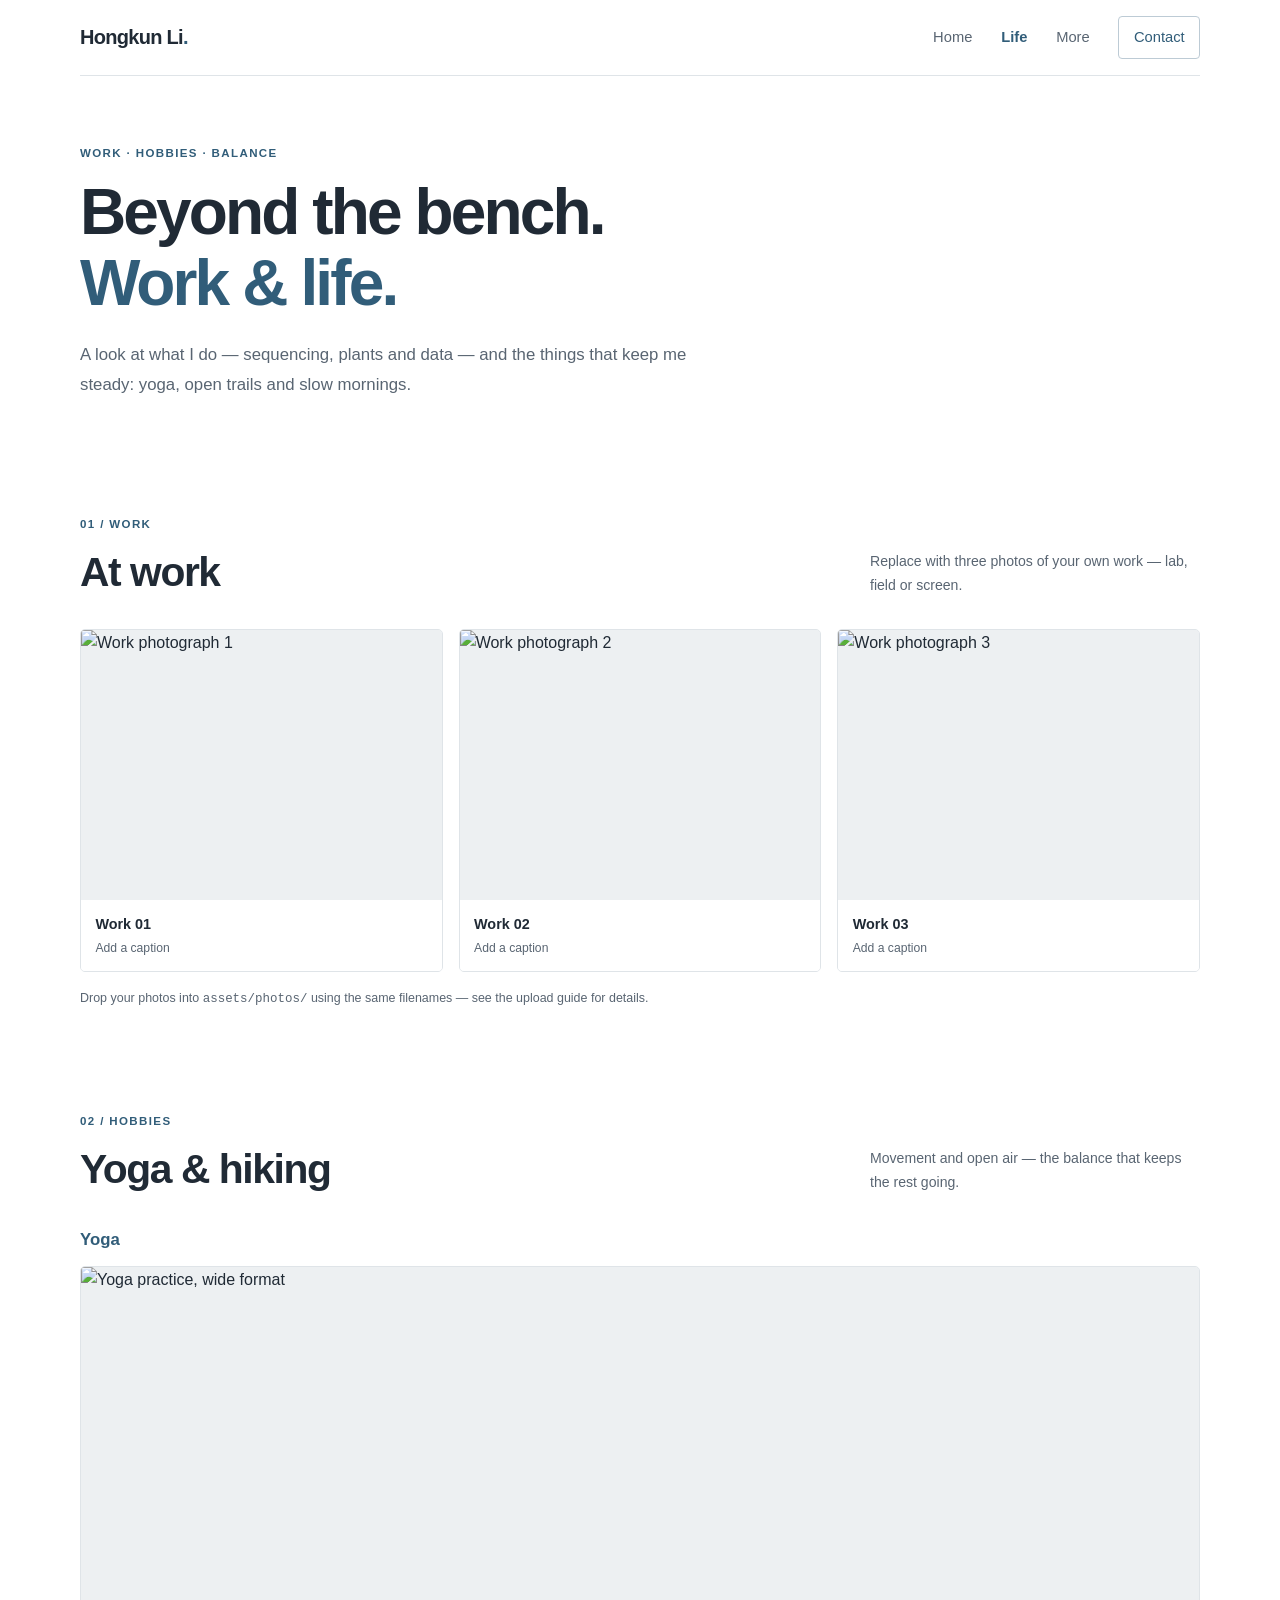
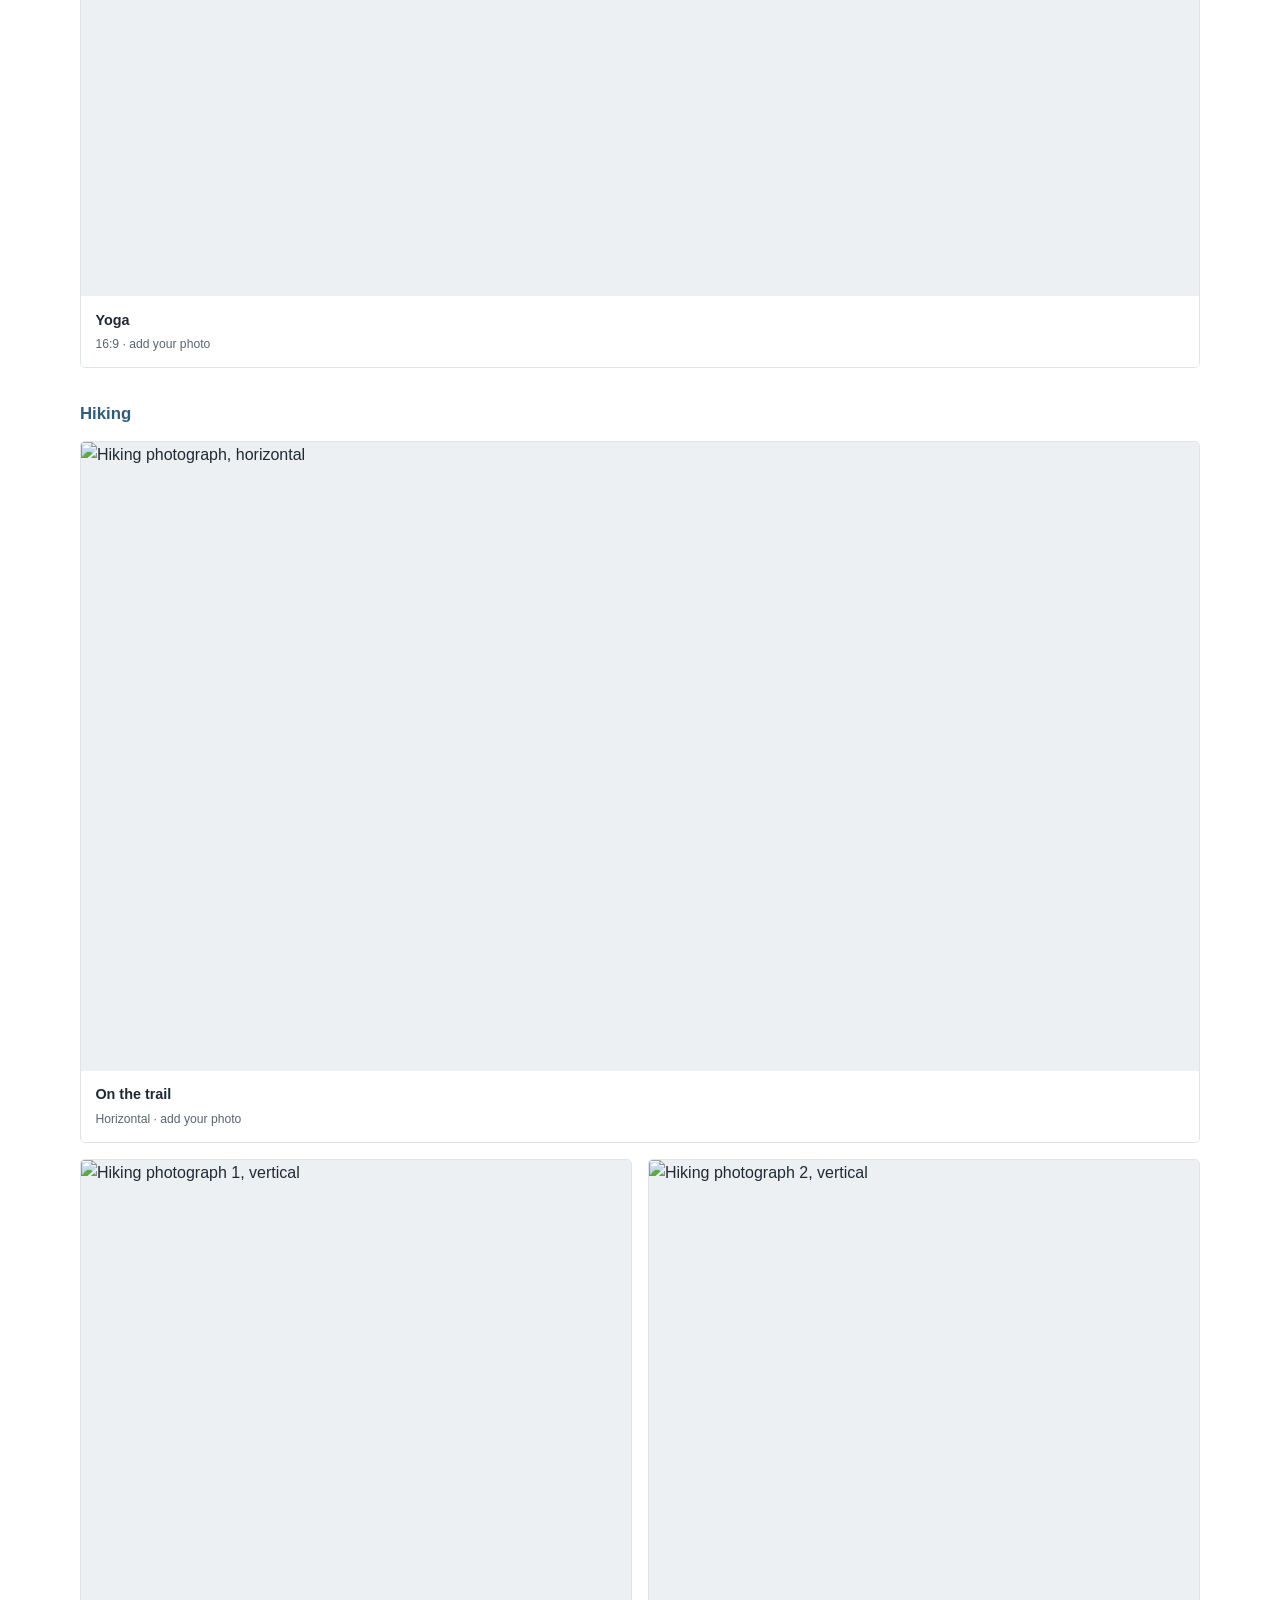
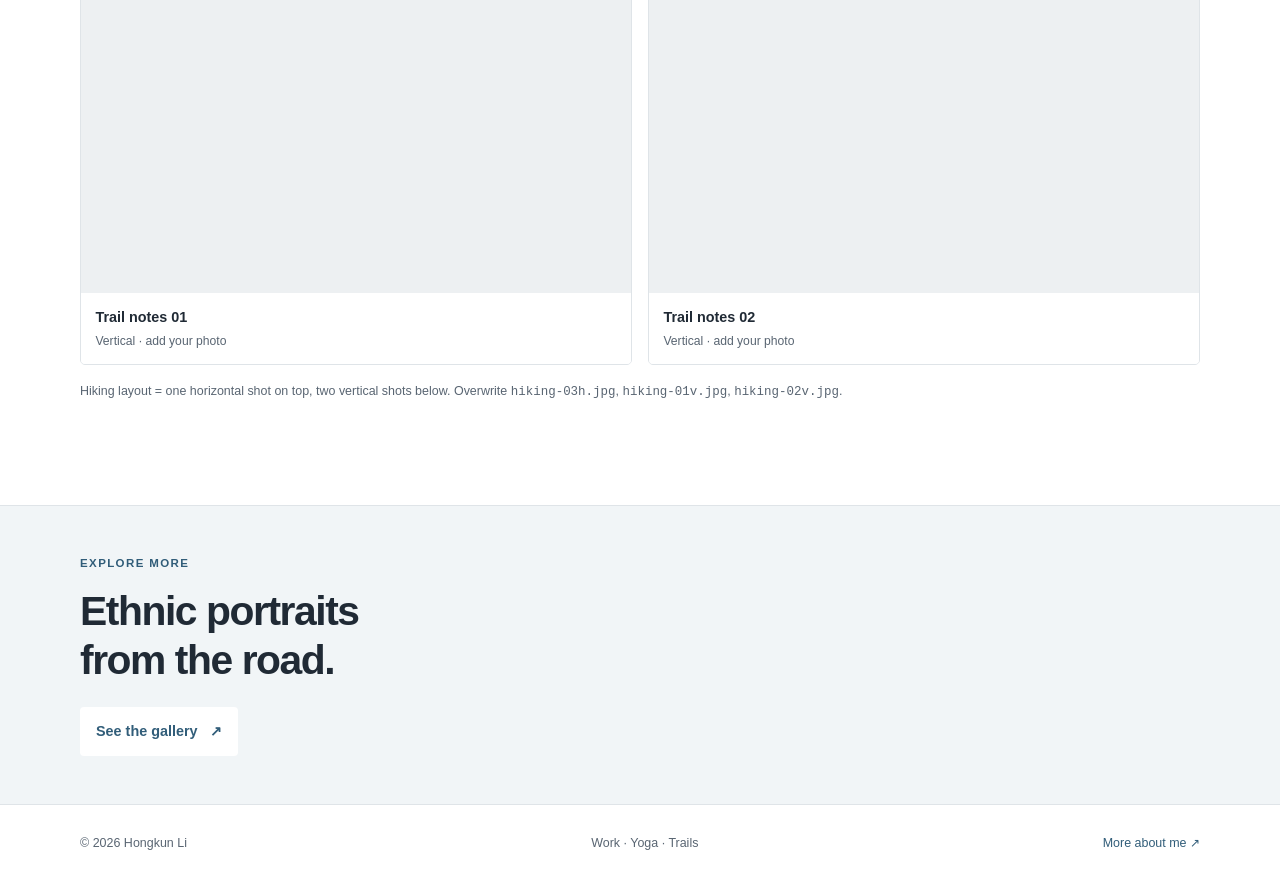
==== life.html @ a5bf89d5 "Add files via upload" ====
<!doctype html>
<html lang="en">
<head>
  <meta charset="utf-8">
  <meta name="viewport" content="width=device-width, initial-scale=1">
  <meta name="description" content="Work and hobbies of Hongkun Li — science at the bench, yoga and hiking beyond it.">
  <title>Work &amp; Life | Hongkun Li</title>
  <link rel="icon" href="data:image/svg+xml,%3Csvg%20xmlns='http://www.w3.org/2000/svg'%20viewBox='0%200%2032%2032'%3E%3Crect%20width='32'%20height='32'%20rx='7'%20fill='%23315d79'/%3E%3Ctext%20x='16'%20y='22'%20font-family='Arial,Helvetica,sans-serif'%20font-size='15'%20font-weight='700'%20fill='white'%20text-anchor='middle'%3EHK%3C/text%3E%3C/svg%3E">
  <link rel="stylesheet" href="style.css">
  <script src="script.js" defer></script>
</head>
<body class="life-page">
  <a class="skip-link" href="#main">Skip to content</a>
  <header class="site-header">
    <a class="wordmark" href="index.html" aria-label="Hongkun Li home">Hongkun Li<span>.</span></a>
    <button class="menu-toggle" aria-expanded="false" aria-controls="site-nav">Menu</button>
    <nav id="site-nav" class="site-nav" aria-label="Main navigation">
      <a href="index.html">Home</a>
      <a class="active" href="life.html">Life</a>
      <a href="more.html">More</a>
      <a class="nav-cta" href="mailto:hongkun1231@163.com">Contact</a>
    </nav>
  </header>

  <main id="main">
    <section class="more-hero section-wrap">
      <p class="eyebrow">WORK · HOBBIES · BALANCE</p>
      <h1>Beyond the bench.<br><em>Work &amp; life.</em></h1>
      <p class="lead">A look at what I do — sequencing, plants and data — and the things that keep me steady: yoga, open trails and slow mornings.</p>
    </section>

    <section class="section-wrap content-section">
      <div class="section-heading">
        <div><p class="eyebrow">01 / WORK</p><h2>At work</h2></div>
        <p class="section-note">Replace with three photos of your own work — lab, field or screen.</p>
      </div>
      <div class="work-grid">
        <figure class="photo-card work-card">
          <img src="assets/photos/work-01.jpg" alt="Work photograph 1" loading="lazy">
          <figcaption><strong>Work 01</strong><span>Add a caption</span></figcaption>
        </figure>
        <figure class="photo-card work-card">
          <img src="assets/photos/work-02.jpg" alt="Work photograph 2" loading="lazy">
          <figcaption><strong>Work 02</strong><span>Add a caption</span></figcaption>
        </figure>
        <figure class="photo-card work-card">
          <img src="assets/photos/work-03.jpg" alt="Work photograph 3" loading="lazy">
          <figcaption><strong>Work 03</strong><span>Add a caption</span></figcaption>
        </figure>
      </div>
      <p class="small-note">Drop your photos into <code>assets/photos/</code> using the same filenames — see the upload guide for details.</p>
    </section>

    <section class="section-wrap content-section">
      <div class="section-heading">
        <div><p class="eyebrow">02 / HOBBIES</p><h2>Yoga &amp; hiking</h2></div>
        <p class="section-note">Movement and open air — the balance that keeps the rest going.</p>
      </div>

      <div class="hobby-block">
        <h3 class="hobby-title">Yoga</h3>
        <figure class="photo-card yoga-card">
          <img src="assets/photos/yoga-wide.jpg" alt="Yoga practice, wide format" loading="lazy">
          <figcaption><strong>Yoga</strong><span>16:9 · add your photo</span></figcaption>
        </figure>
      </div>

      <div class="hobby-block">
        <h3 class="hobby-title">Hiking</h3>
        <figure class="photo-card hiking-wide">
          <img src="assets/photos/hiking-03h.jpg" alt="Hiking photograph, horizontal" loading="lazy">
          <figcaption><strong>On the trail</strong><span>Horizontal · add your photo</span></figcaption>
        </figure>
        <div class="hiking-verticals">
          <figure class="photo-card">
            <img src="assets/photos/hiking-01v.jpg" alt="Hiking photograph 1, vertical" loading="lazy">
            <figcaption><strong>Trail notes 01</strong><span>Vertical · add your photo</span></figcaption>
          </figure>
          <figure class="photo-card">
            <img src="assets/photos/hiking-02v.jpg" alt="Hiking photograph 2, vertical" loading="lazy">
            <figcaption><strong>Trail notes 02</strong><span>Vertical · add your photo</span></figcaption>
          </figure>
        </div>
      </div>
      <p class="small-note">Hiking layout = one horizontal shot on top, two vertical shots below. Overwrite <code>hiking-03h.jpg</code>, <code>hiking-01v.jpg</code>, <code>hiking-02v.jpg</code>.</p>
    </section>

    <section class="closing-cta">
      <div class="section-wrap cta-inner">
        <p class="eyebrow">EXPLORE MORE</p>
        <h2>Ethnic portraits<br>from the road.</h2>
        <a class="button button-light" href="more.html">See the gallery <span aria-hidden="true">↗</span></a>
      </div>
    </section>
  </main>

  <footer class="site-footer section-wrap">
    <span>© <span id="year"></span> Hongkun Li</span>
    <span>Work · Yoga · Trails</span>
    <a href="more.html">More about me ↗</a>
  </footer>
</body>
</html>
---- style.css ----
/* Minimal, professional academic portfolio */
:root{--paper:#fff;--soft:#f6f8fa;--ink:#202a35;--muted:#596572;--line:#dfe4e8;--accent:#315d79;--max:1120px;--sans:-apple-system,BlinkMacSystemFont,"Segoe UI",Roboto,Helvetica,Arial,sans-serif}*{box-sizing:border-box}html{scroll-behavior:smooth}body{margin:0;background:var(--paper);color:var(--ink);font-family:var(--sans);line-height:1.65}a{color:inherit;text-decoration:none}img{display:block;max-width:100%}.section-wrap{width:min(var(--max),calc(100% - 48px));margin-inline:auto}.skip-link{position:absolute;left:-9999px;top:1rem;background:var(--ink);color:white;padding:.7rem 1rem;z-index:99}.skip-link:focus{left:1rem}.site-header{width:min(var(--max),calc(100% - 48px));min-height:76px;margin:auto;display:flex;align-items:center;justify-content:space-between;border-bottom:1px solid var(--line)}.wordmark{font-size:1.25rem;font-weight:700;letter-spacing:-.035em}.wordmark span{color:var(--accent)}.site-nav{display:flex;align-items:center;gap:1.8rem;font-size:.92rem}.site-nav a{color:var(--muted)}.site-nav a:hover,.site-nav a.active{color:var(--accent)}.site-nav a.active{font-weight:650}.site-nav .nav-cta{border:1px solid #bdcbd5;padding:.55rem .9rem;border-radius:4px;color:var(--accent)}.menu-toggle{display:none;font:inherit;border:1px solid var(--line);background:white;border-radius:4px;padding:.45rem .7rem}.eyebrow{color:var(--accent);font-size:.72rem;font-weight:700;letter-spacing:.12em;margin:0 0 .85rem}h1,h2,h3,p{margin-top:0}h1{font-size:clamp(2.45rem,5vw,4rem);line-height:1.12;font-weight:700;letter-spacing:-.045em;margin-bottom:1.25rem}h1 em,h2 em{color:var(--accent);font-style:normal}.lead{max-width:660px;color:var(--muted);font-size:1.05rem;line-height:1.8}.hero{display:grid;grid-template-columns:1.15fr .85fr;gap:4rem;align-items:center;padding:72px 0 76px}.hero-actions{display:flex;align-items:center;flex-wrap:wrap;gap:1.25rem;margin-top:1.8rem}.button{display:inline-flex;align-items:center;justify-content:center;gap:.8rem;padding:.8rem 1rem;border-radius:4px;font-size:.9rem;font-weight:650}.button-dark{background:var(--accent);color:white}.button-light{background:white;color:var(--accent)}.text-link{color:var(--accent);border-bottom:1px solid #b8cbd8;padding-bottom:.25rem;font-size:.9rem}.quick-facts{display:flex;gap:1.7rem;flex-wrap:wrap;margin-top:2.4rem;padding-top:1.25rem;border-top:1px solid var(--line)}.quick-facts div{display:grid;gap:.1rem}.quick-facts strong{font-size:.93rem}.quick-facts span{color:var(--muted);font-size:.78rem}.hero-art{min-height:300px;position:relative;overflow:hidden;background:var(--soft);border:1px solid var(--line);border-radius:8px;display:grid;place-items:center}.hero-art:before{content:"HK";display:grid;place-items:center;width:180px;height:180px;border-radius:50%;border:1px solid #cbd6dd;color:var(--accent);background:white;font-size:4rem;font-weight:650;letter-spacing:-.08em}.art-sun,.art-orbit,.leaf{display:none}.art-caption{position:absolute;bottom:20px;left:20px;right:20px;color:var(--muted);font-size:.86rem;text-align:center}.intro-strip{border-block:1px solid var(--line);padding:2rem 0;display:grid;grid-template-columns:.35fr 1fr;gap:2rem}.intro-statement{font-size:clamp(1.2rem,2.2vw,1.65rem);line-height:1.55;margin:0;font-weight:500}.content-section{padding-top:68px;padding-bottom:22px}.section-heading{display:flex;justify-content:space-between;align-items:end;gap:2rem;margin-bottom:2rem}.section-heading h2,.cta-inner h2{font-size:clamp(1.8rem,3.5vw,2.55rem);line-height:1.2;font-weight:700;letter-spacing:-.035em;margin:0}.section-note{max-width:330px;margin:0;color:var(--muted);font-size:.88rem}.timeline{border-top:1px solid var(--line)}.timeline-item{display:grid;grid-template-columns:175px 1fr;gap:2rem;padding:1.5rem 0;border-bottom:1px solid var(--line)}.timeline-date{color:var(--accent);font-size:.82rem;font-weight:700}.timeline-body h3{margin-bottom:.2rem;font-size:1.05rem}.muted{color:var(--muted);font-size:.88rem}.tag-row{display:flex;gap:.4rem;flex-wrap:wrap;margin-top:.8rem}.tag-row span{background:var(--soft);border:1px solid var(--line);padding:.2rem .5rem;font-size:.72rem;border-radius:3px}.skills-grid{display:grid;grid-template-columns:repeat(4,1fr);gap:.9rem}.skill-card{border:1px solid var(--line);padding:1.2rem;min-height:180px;border-radius:5px}.skill-number{color:var(--accent);font-size:.75rem;font-weight:700}.skill-card h3{font-size:.98rem;margin:1rem 0 .5rem}.skill-card p{color:var(--muted);font-size:.85rem}.publication-list{list-style:none;padding:0;border-top:1px solid var(--line)}.publication-list li{display:grid;grid-template-columns:75px 1fr;gap:1.25rem;padding:1.2rem 0;border-bottom:1px solid var(--line)}.pub-year{color:var(--accent);font-weight:700;font-size:.84rem}.pub-title{margin-bottom:.25rem;font-weight:600}.small-note{font-size:.78rem;color:var(--muted);margin-top:1rem}.closing-cta{background:#f1f5f7;border-block:1px solid var(--line);margin-top:68px}.cta-inner{padding:3rem 0}.cta-inner h2{margin-bottom:1.4rem}.site-footer{min-height:76px;display:flex;justify-content:space-between;align-items:center;gap:1rem;color:var(--muted);font-size:.78rem}.site-footer a{color:var(--accent)}.more-hero{padding:68px 0 30px}.portrait-grid{display:grid;grid-template-columns:repeat(3,minmax(0,1fr));gap:1rem;align-items:start}.photo-card{margin:0;background:var(--soft);border:1px solid var(--line);overflow:hidden;border-radius:5px}.photo-card img{width:100%;aspect-ratio:3/4;object-fit:cover;background:#edf0f2}.photo-card figcaption{padding:.8rem .9rem;background:white;display:grid;gap:.1rem}.photo-card figcaption strong{font-size:.9rem}.photo-card figcaption span{color:var(--muted);font-size:.76rem}.interests-panel{display:grid;grid-template-columns:repeat(4,1fr);border:1px solid var(--line);border-radius:5px}.interests-panel>div{padding:1.2rem;border-right:1px solid var(--line)}.interests-panel>div:last-child{border:0}.interest-index{color:var(--accent);font-size:.75rem;font-weight:700}.interests-panel h3{font-size:.98rem;margin:.65rem 0 .3rem}.interests-panel p{font-size:.83rem;color:var(--muted);margin:0}@media(max-width:800px){.hero{grid-template-columns:1fr;gap:2rem;padding-top:50px}.intro-strip{grid-template-columns:1fr;gap:.7rem}.section-heading{align-items:start;flex-direction:column;gap:.7rem}.skills-grid,.interests-panel{grid-template-columns:repeat(2,1fr)}.interests-panel>div:nth-child(2){border-right:0}.timeline-item{grid-template-columns:130px 1fr;gap:1rem}.portrait-grid{grid-template-columns:repeat(2,minmax(0,1fr))}}@media(max-width:560px){.section-wrap,.site-header{width:calc(100% - 32px)}.site-header{min-height:68px;position:relative}.menu-toggle{display:block}.site-nav{display:none;position:absolute;z-index:10;top:67px;left:0;right:0;background:white;border:1px solid var(--line);padding:1rem;flex-direction:column;align-items:stretch;gap:.6rem}.site-nav.open{display:flex}.site-nav a{padding:.45rem}h1{font-size:clamp(2.3rem,10vw,3.2rem)}.hero{padding:40px 0}.content-section{padding-top:48px}.timeline-item{grid-template-columns:1fr;gap:.25rem}.skills-grid,.interests-panel{grid-template-columns:1fr}.interests-panel>div{border-right:0;border-bottom:1px solid var(--line)}.interests-panel>div:last-child{border-bottom:0}.publication-list li{grid-template-columns:50px 1fr;gap:.7rem}.portrait-grid{grid-template-columns:repeat(2,minmax(0,1fr));gap:.65rem}.photo-card figcaption{padding:.6rem}.photo-card figcaption strong{font-size:.82rem}.photo-card figcaption span{font-size:.7rem}.site-footer{align-items:flex-start;flex-direction:column;padding:1.2rem 0;gap:.3rem}}
.profile-photo {
  display: block;
  width: 100%;
  height: 100%;
  object-fit: cover;
  object-position: center;
  border-radius: 6px;
}

/* ===== Life page — work & hobbies ===== */
.work-grid{display:grid;grid-template-columns:repeat(3,minmax(0,1fr));gap:1rem;align-items:start}
.work-card img{aspect-ratio:4/3}
.hobby-block{margin-top:2rem}
.hobby-title{font-size:1.05rem;font-weight:700;color:var(--accent);margin:0 0 .8rem}
.yoga-card img{aspect-ratio:16/9}
.hiking-wide img{aspect-ratio:16/9}
.hiking-verticals{display:grid;grid-template-columns:repeat(2,minmax(0,1fr));gap:1rem;align-items:start;margin-top:1rem}
.hiking-verticals .photo-card img{aspect-ratio:3/4}

/* ===== More page — ethnic gallery ===== */
.ethnic-grid{display:grid;grid-template-columns:repeat(2,minmax(0,1fr));gap:1rem;align-items:start}
.ethnic-grid .photo-card img{aspect-ratio:3/4}

@media(max-width:800px){
  .work-grid{grid-template-columns:1fr}
}
@media(max-width:560px){
  .hiking-verticals,.ethnic-grid{grid-template-columns:1fr;gap:.65rem}
}
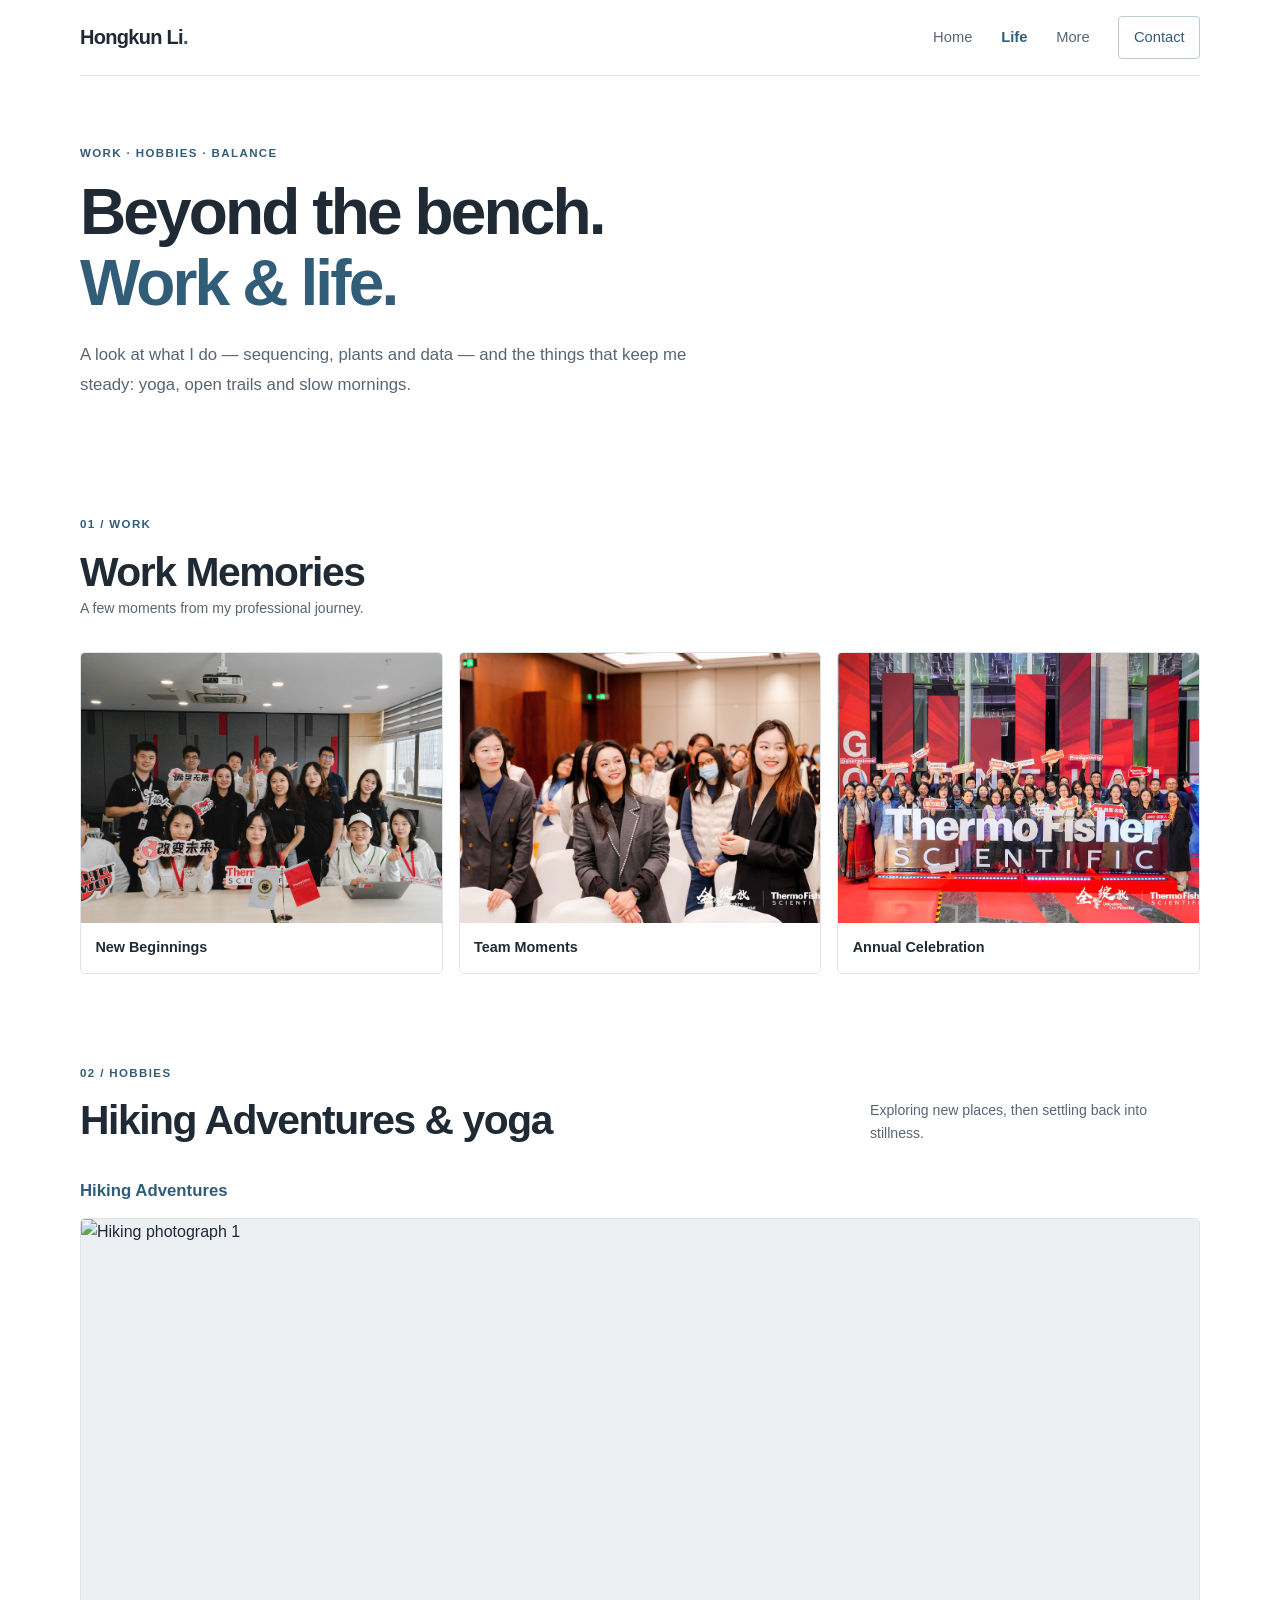
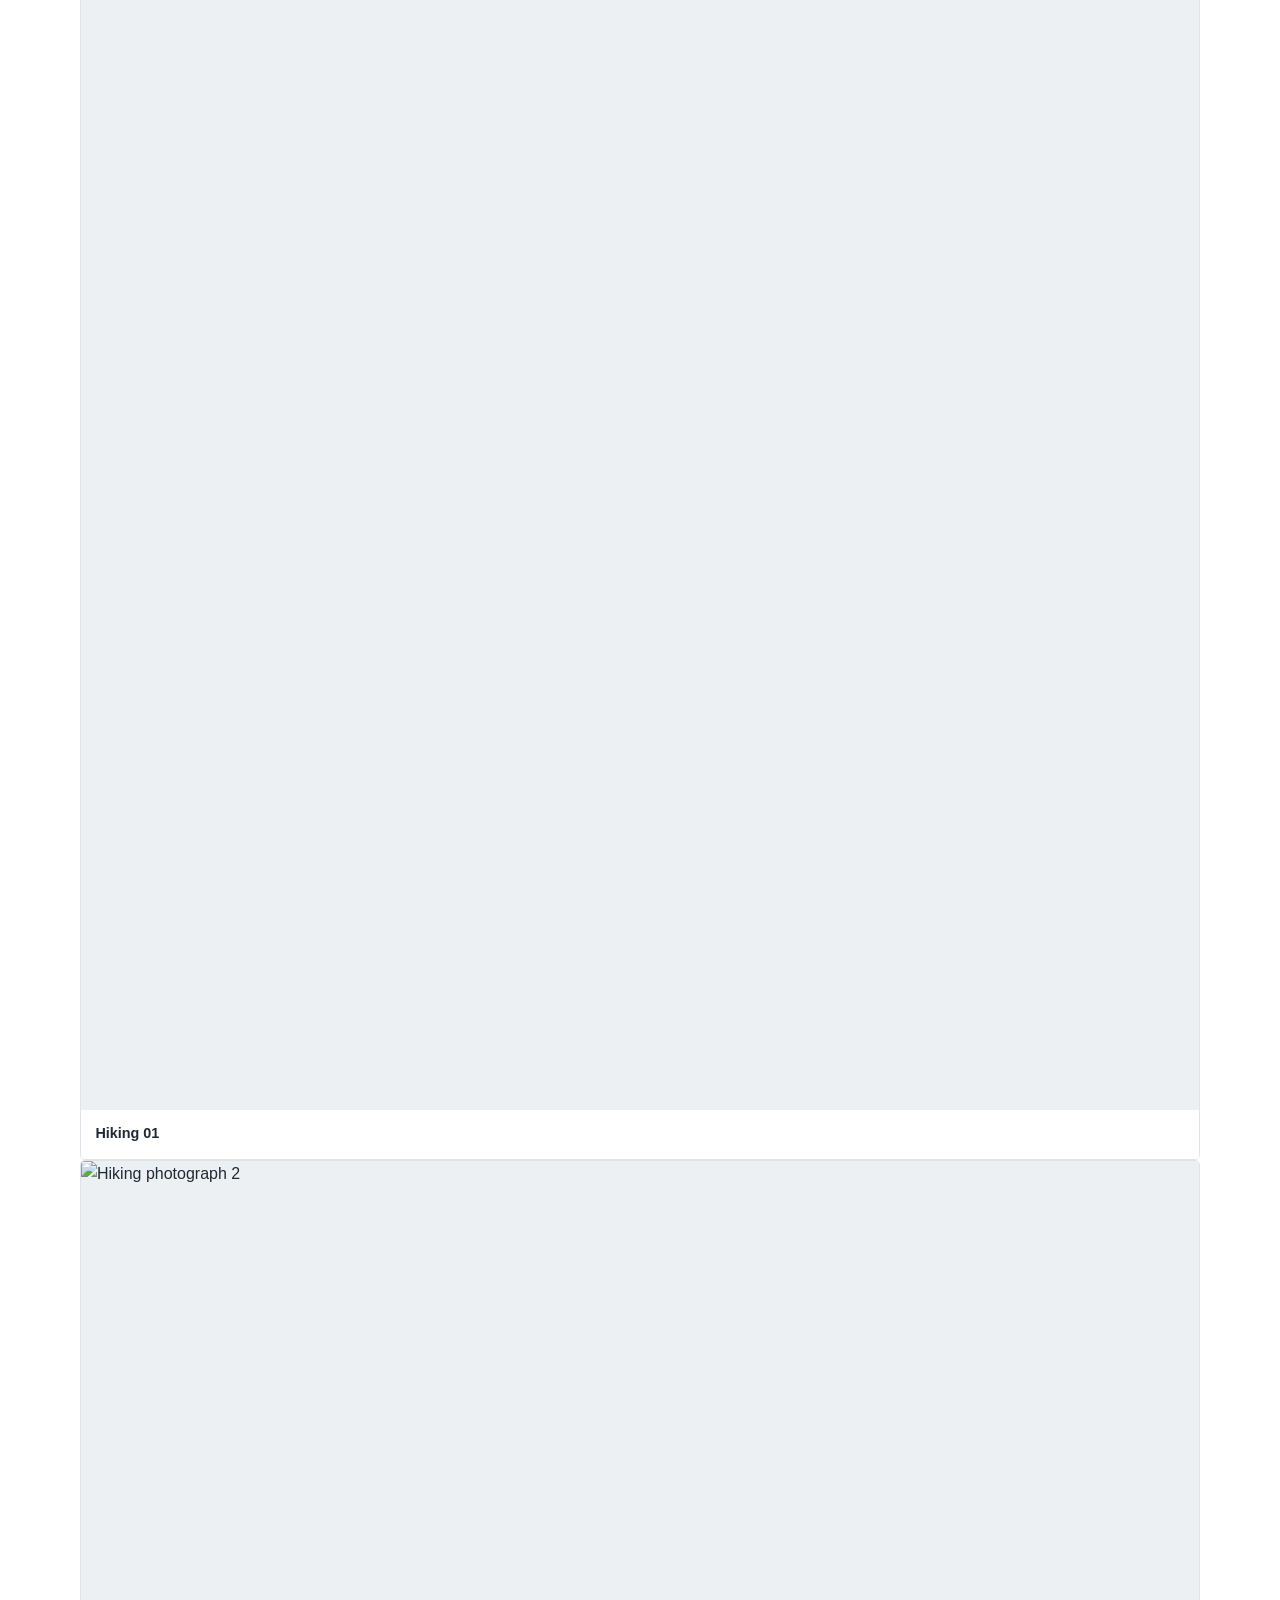
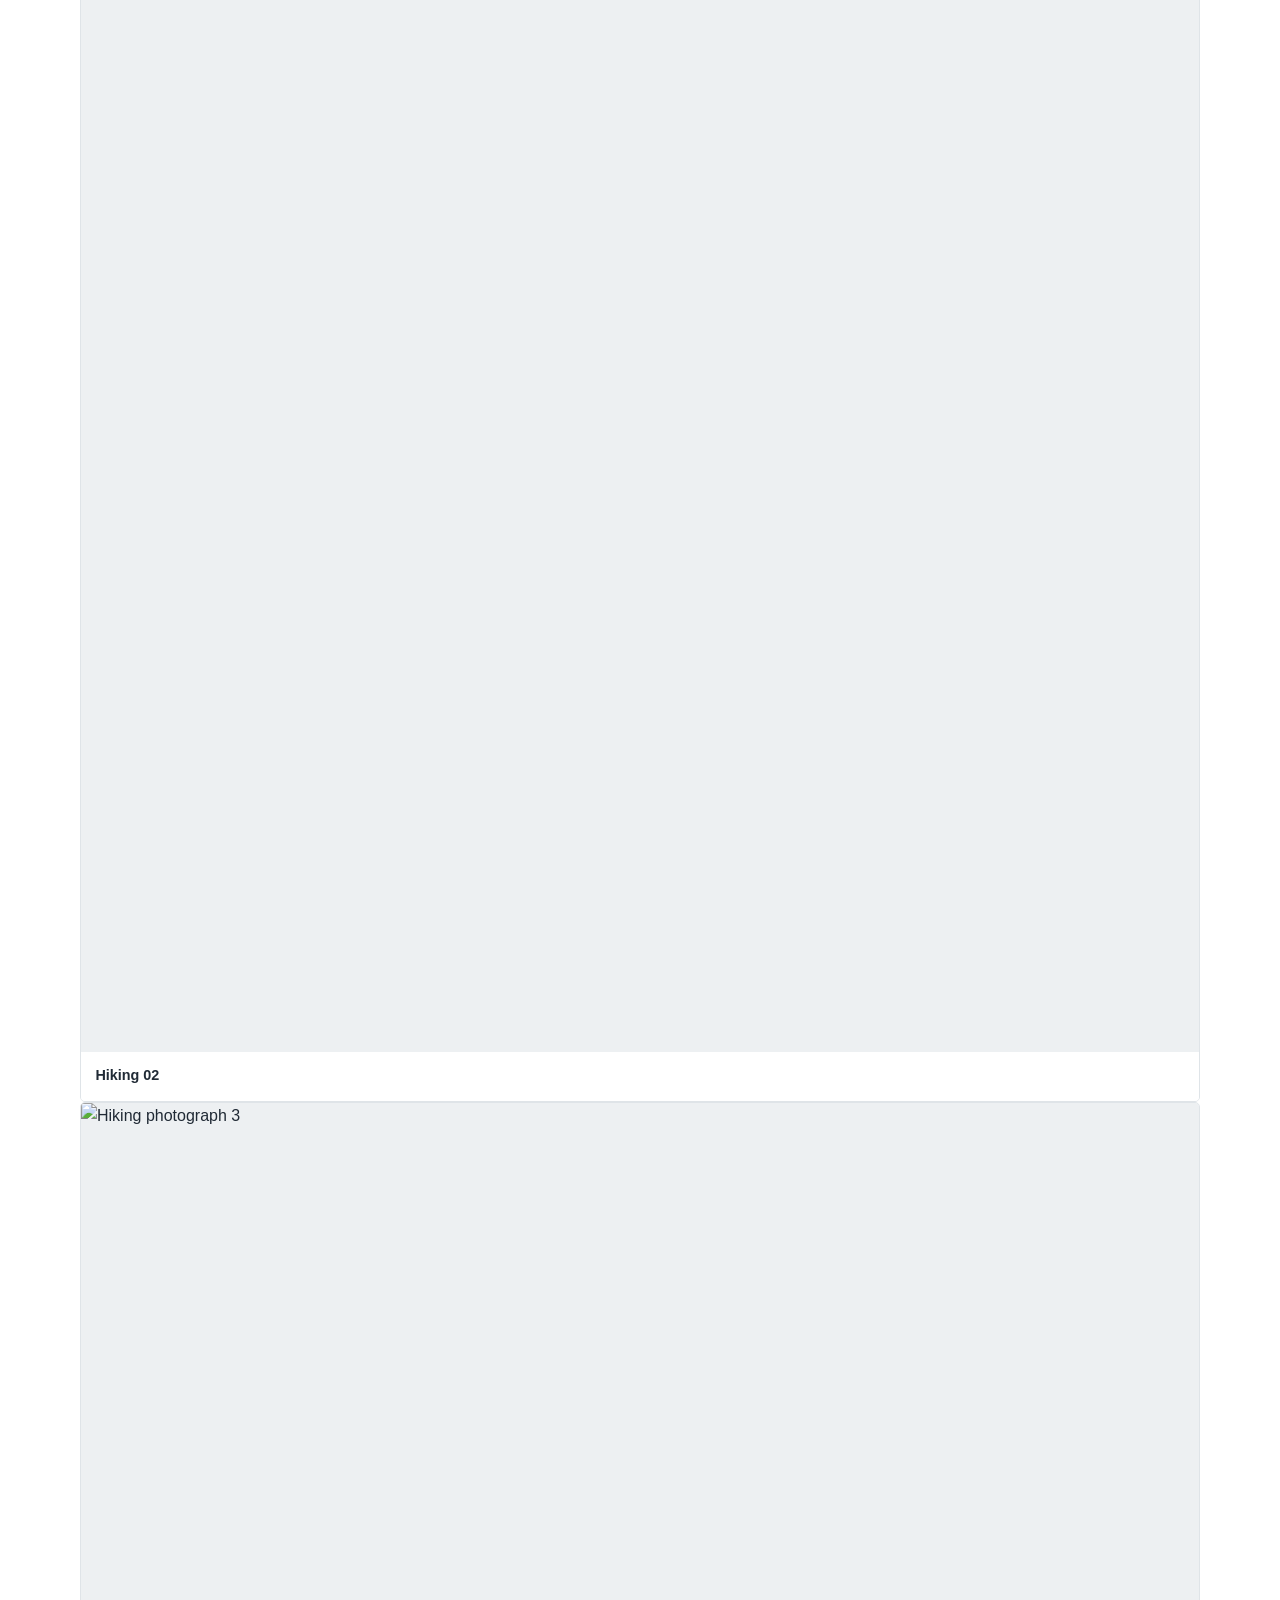
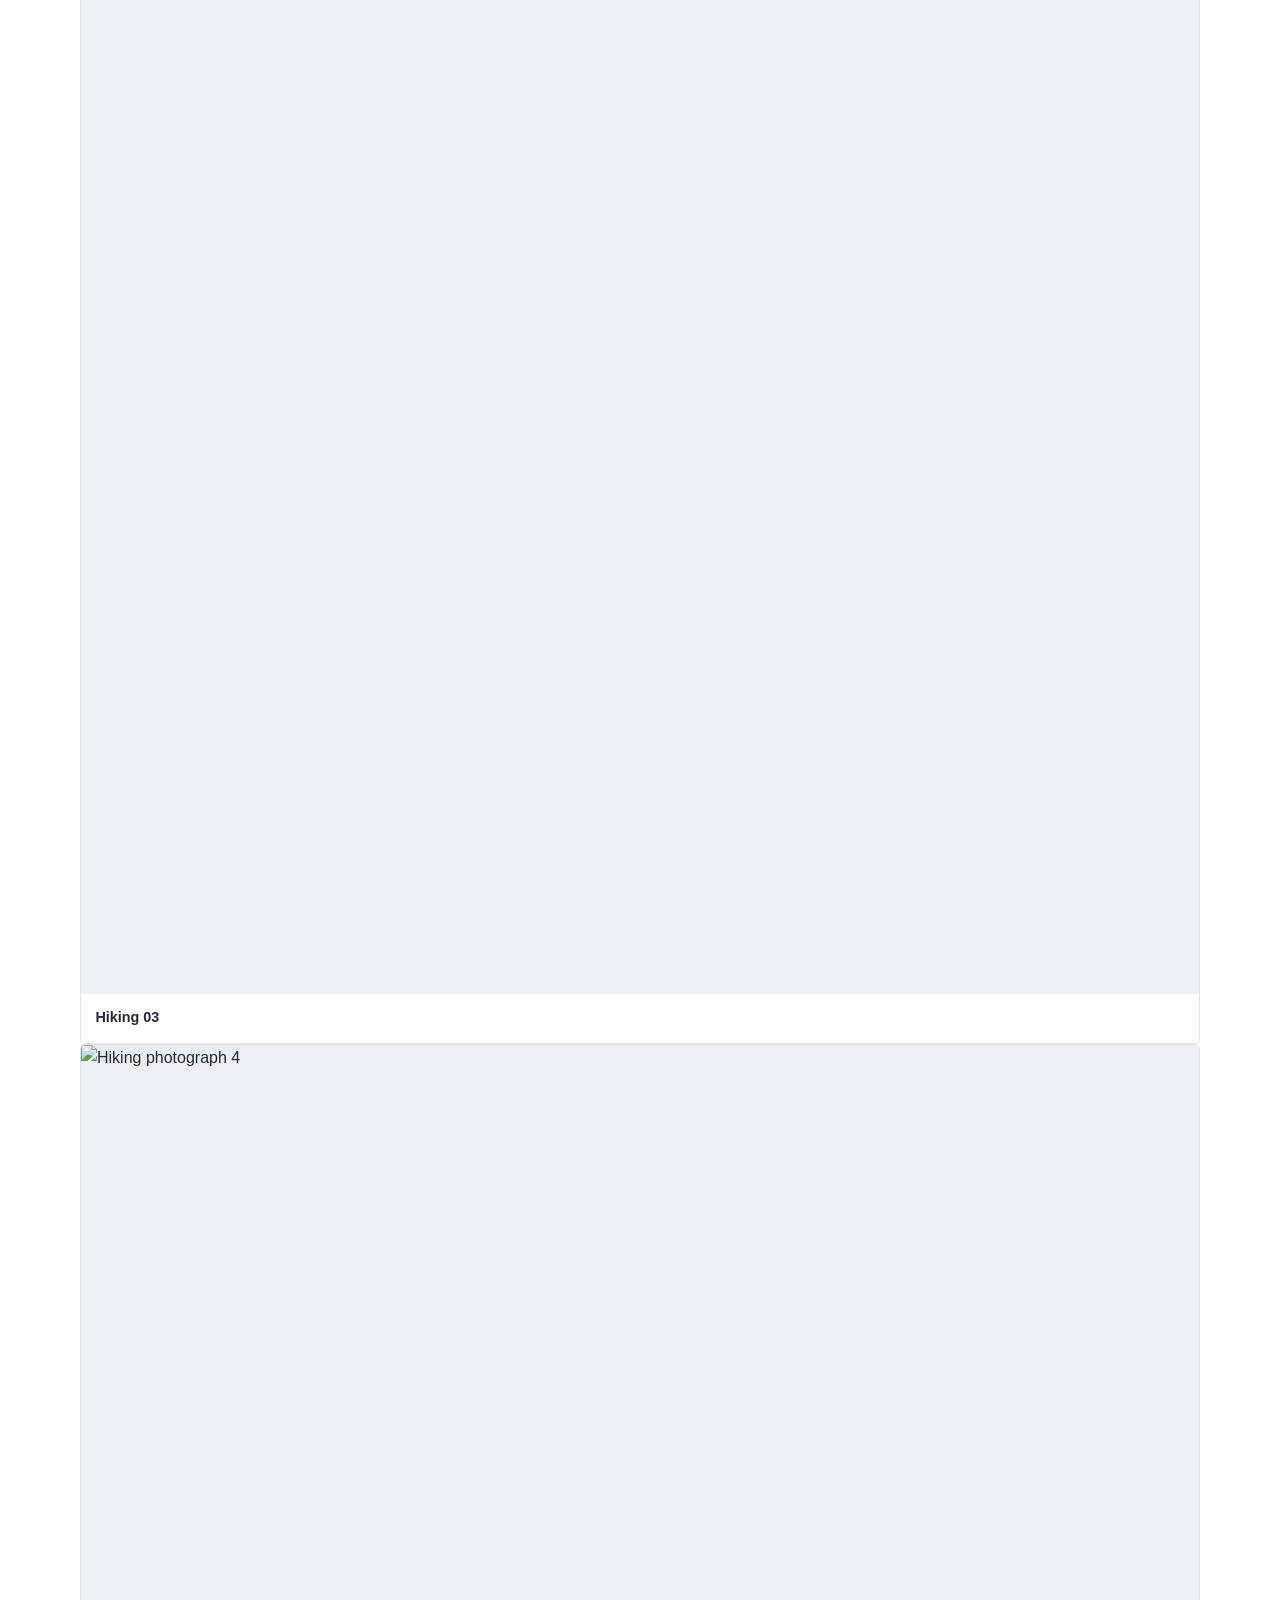
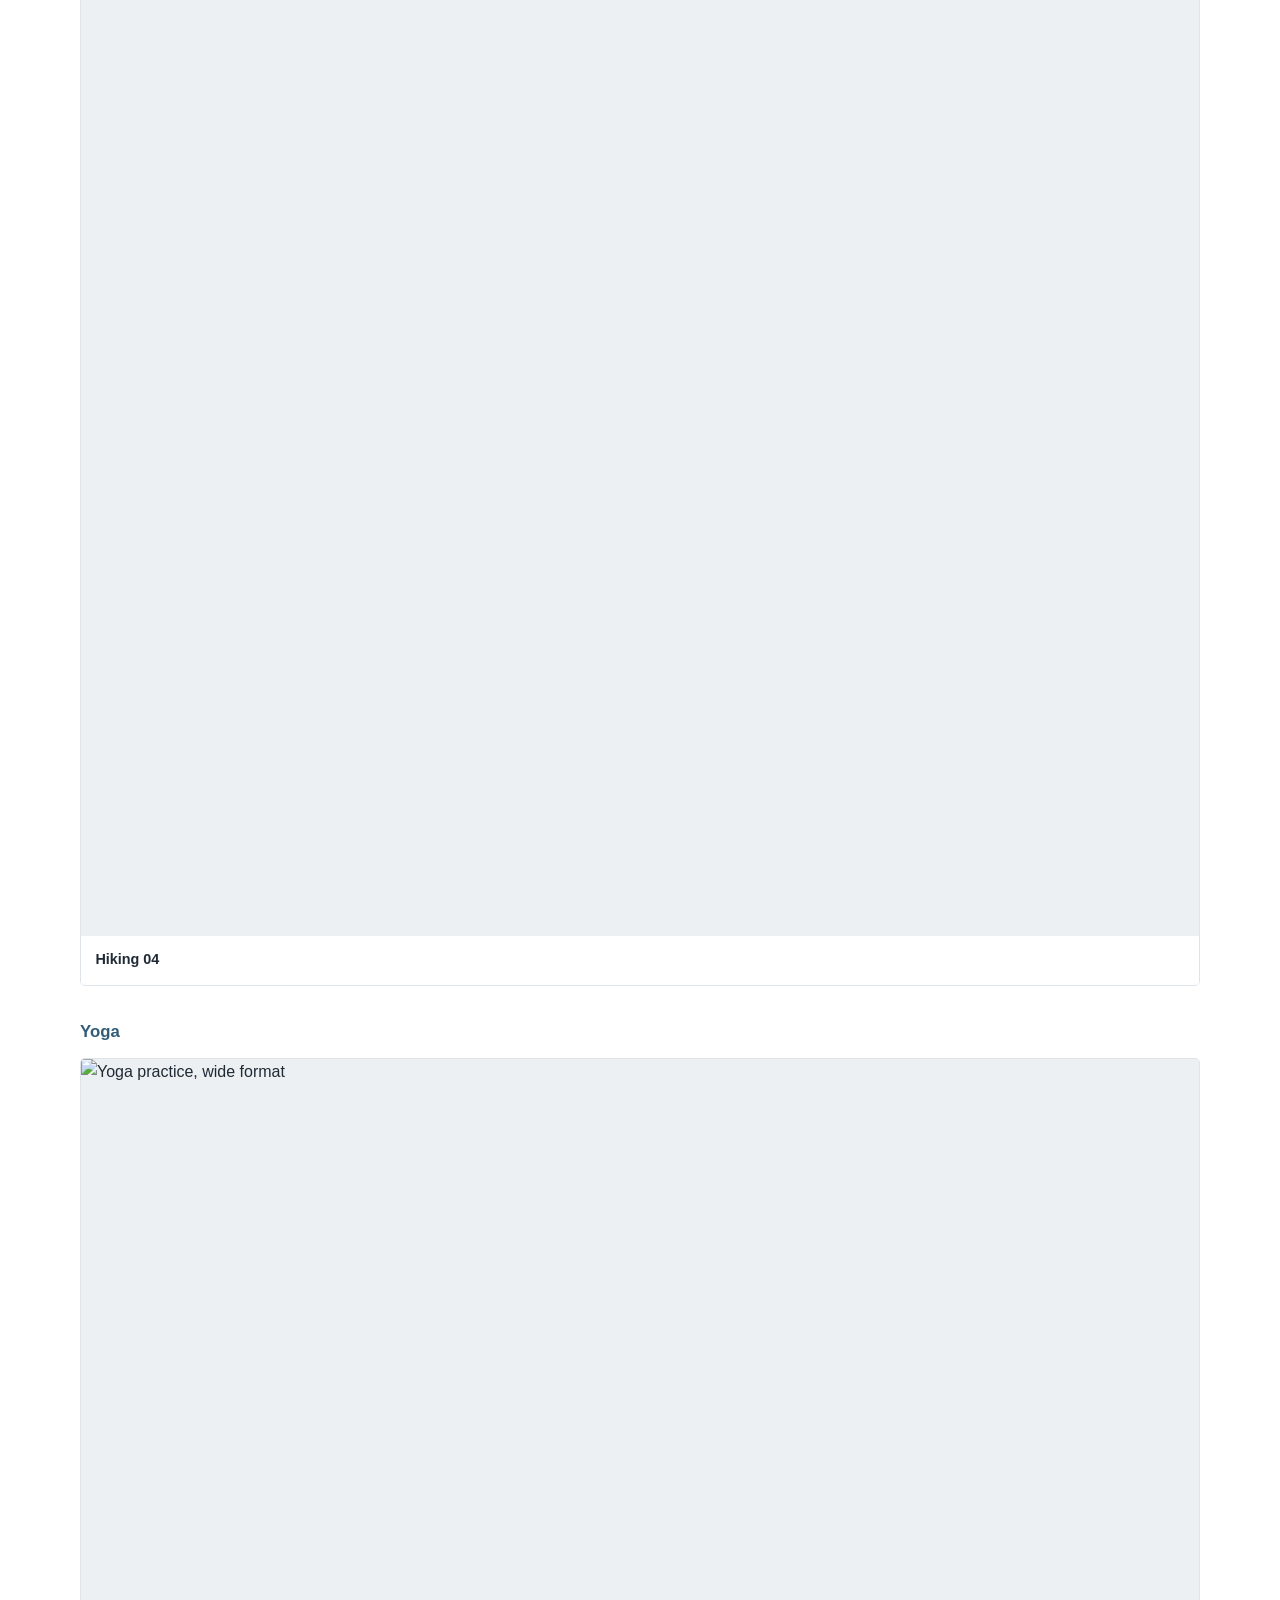
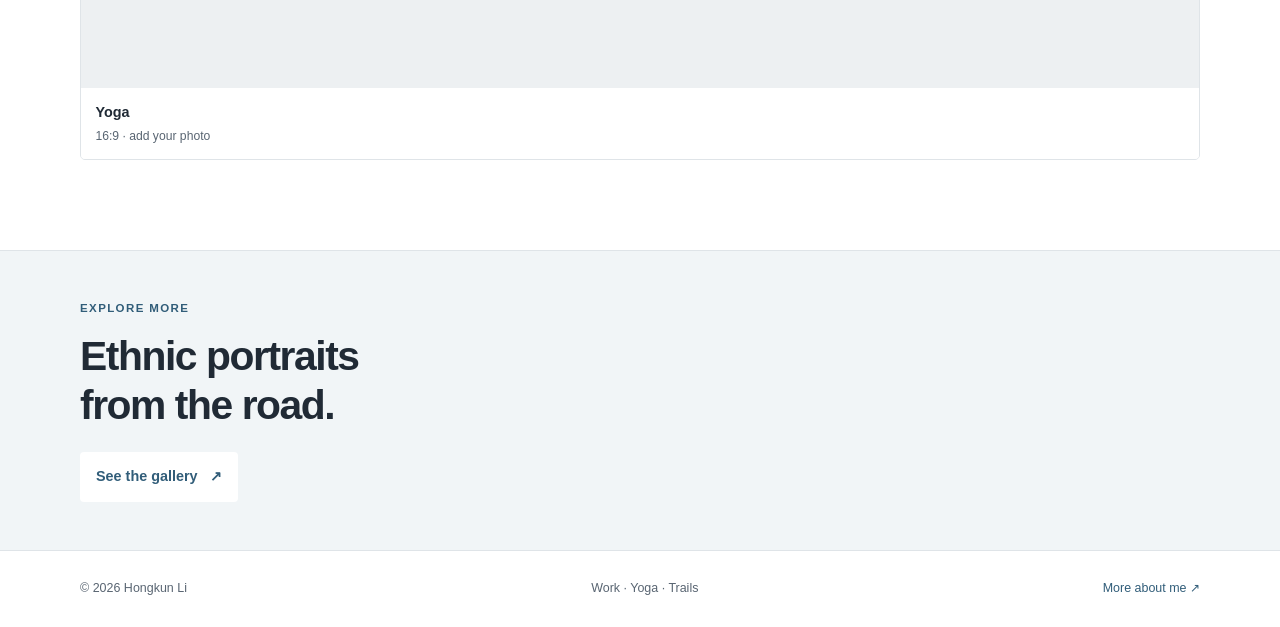
==== commit b920f8d2: "Add files via upload" ====
--- a/life.html
+++ b/life.html
@@ -31,30 +31,40 @@
 
     <section class="section-wrap content-section">
       <div class="section-heading">
-        <div><p class="eyebrow">01 / WORK</p><h2>At work</h2></div>
-        <p class="section-note">Replace with three photos of your own work — lab, field or screen.</p>
+        <div><p class="eyebrow">01 / WORK</p><h2>Work Memories</h2>
+          <p class="section-note">A few moments from my professional journey.</p>
+        </div>
       </div>
       <div class="work-grid">
         <figure class="photo-card work-card">
           <img src="assets/photos/work-01.jpg" alt="Work photograph 1" loading="lazy">
-          <figcaption><strong>Work 01</strong><span>Add a caption</span></figcaption>
+          <figcaption><strong>New Beginnings</strong></figcaption>
         </figure>
         <figure class="photo-card work-card">
           <img src="assets/photos/work-02.jpg" alt="Work photograph 2" loading="lazy">
-          <figcaption><strong>Work 02</strong><span>Add a caption</span></figcaption>
+          <figcaption><strong>Team Moments</strong></figcaption>
         </figure>
         <figure class="photo-card work-card">
           <img src="assets/photos/work-03.jpg" alt="Work photograph 3" loading="lazy">
-          <figcaption><strong>Work 03</strong><span>Add a caption</span></figcaption>
+          <figcaption><strong>Annual Celebration</strong></figcaption>
         </figure>
       </div>
-      <p class="small-note">Drop your photos into <code>assets/photos/</code> using the same filenames — see the upload guide for details.</p>
     </section>
 
     <section class="section-wrap content-section">
       <div class="section-heading">
-        <div><p class="eyebrow">02 / HOBBIES</p><h2>Yoga &amp; hiking</h2></div>
-        <p class="section-note">Movement and open air — the balance that keeps the rest going.</p>
+        <div><p class="eyebrow">02 / HOBBIES</p><h2>Hiking Adventures &amp; yoga</h2></div>
+        <p class="section-note">Exploring new places, then settling back into stillness.</p>
+      </div>
+
+      <div class="hobby-block">
+        <h3 class="hobby-title">Hiking Adventures</h3>
+        <div class="travel-grid">
+          <figure class="photo-card"><img src="assets/photos/hiking-01v.jpg" alt="Hiking photograph 1" loading="lazy"><figcaption><strong>Hiking 01</strong></figcaption></figure>
+          <figure class="photo-card"><img src="assets/photos/hiking-02v.jpg" alt="Hiking photograph 2" loading="lazy"><figcaption><strong>Hiking 02</strong></figcaption></figure>
+          <figure class="photo-card"><img src="assets/photos/hiking-03v.jpg" alt="Hiking photograph 3" loading="lazy"><figcaption><strong>Hiking 03</strong></figcaption></figure>
+          <figure class="photo-card"><img src="assets/photos/hiking-04v.jpg" alt="Hiking photograph 4" loading="lazy"><figcaption><strong>Hiking 04</strong></figcaption></figure>
+        </div>
       </div>
 
       <div class="hobby-block">
@@ -64,25 +74,6 @@
           <figcaption><strong>Yoga</strong><span>16:9 · add your photo</span></figcaption>
         </figure>
       </div>
-
-      <div class="hobby-block">
-        <h3 class="hobby-title">Hiking</h3>
-        <figure class="photo-card hiking-wide">
-          <img src="assets/photos/hiking-03h.jpg" alt="Hiking photograph, horizontal" loading="lazy">
-          <figcaption><strong>On the trail</strong><span>Horizontal · add your photo</span></figcaption>
-        </figure>
-        <div class="hiking-verticals">
-          <figure class="photo-card">
-            <img src="assets/photos/hiking-01v.jpg" alt="Hiking photograph 1, vertical" loading="lazy">
-            <figcaption><strong>Trail notes 01</strong><span>Vertical · add your photo</span></figcaption>
-          </figure>
-          <figure class="photo-card">
-            <img src="assets/photos/hiking-02v.jpg" alt="Hiking photograph 2, vertical" loading="lazy">
-            <figcaption><strong>Trail notes 02</strong><span>Vertical · add your photo</span></figcaption>
-          </figure>
-        </div>
-      </div>
-      <p class="small-note">Hiking layout = one horizontal shot on top, two vertical shots below. Overwrite <code>hiking-03h.jpg</code>, <code>hiking-01v.jpg</code>, <code>hiking-02v.jpg</code>.</p>
     </section>
 
     <section class="closing-cta">
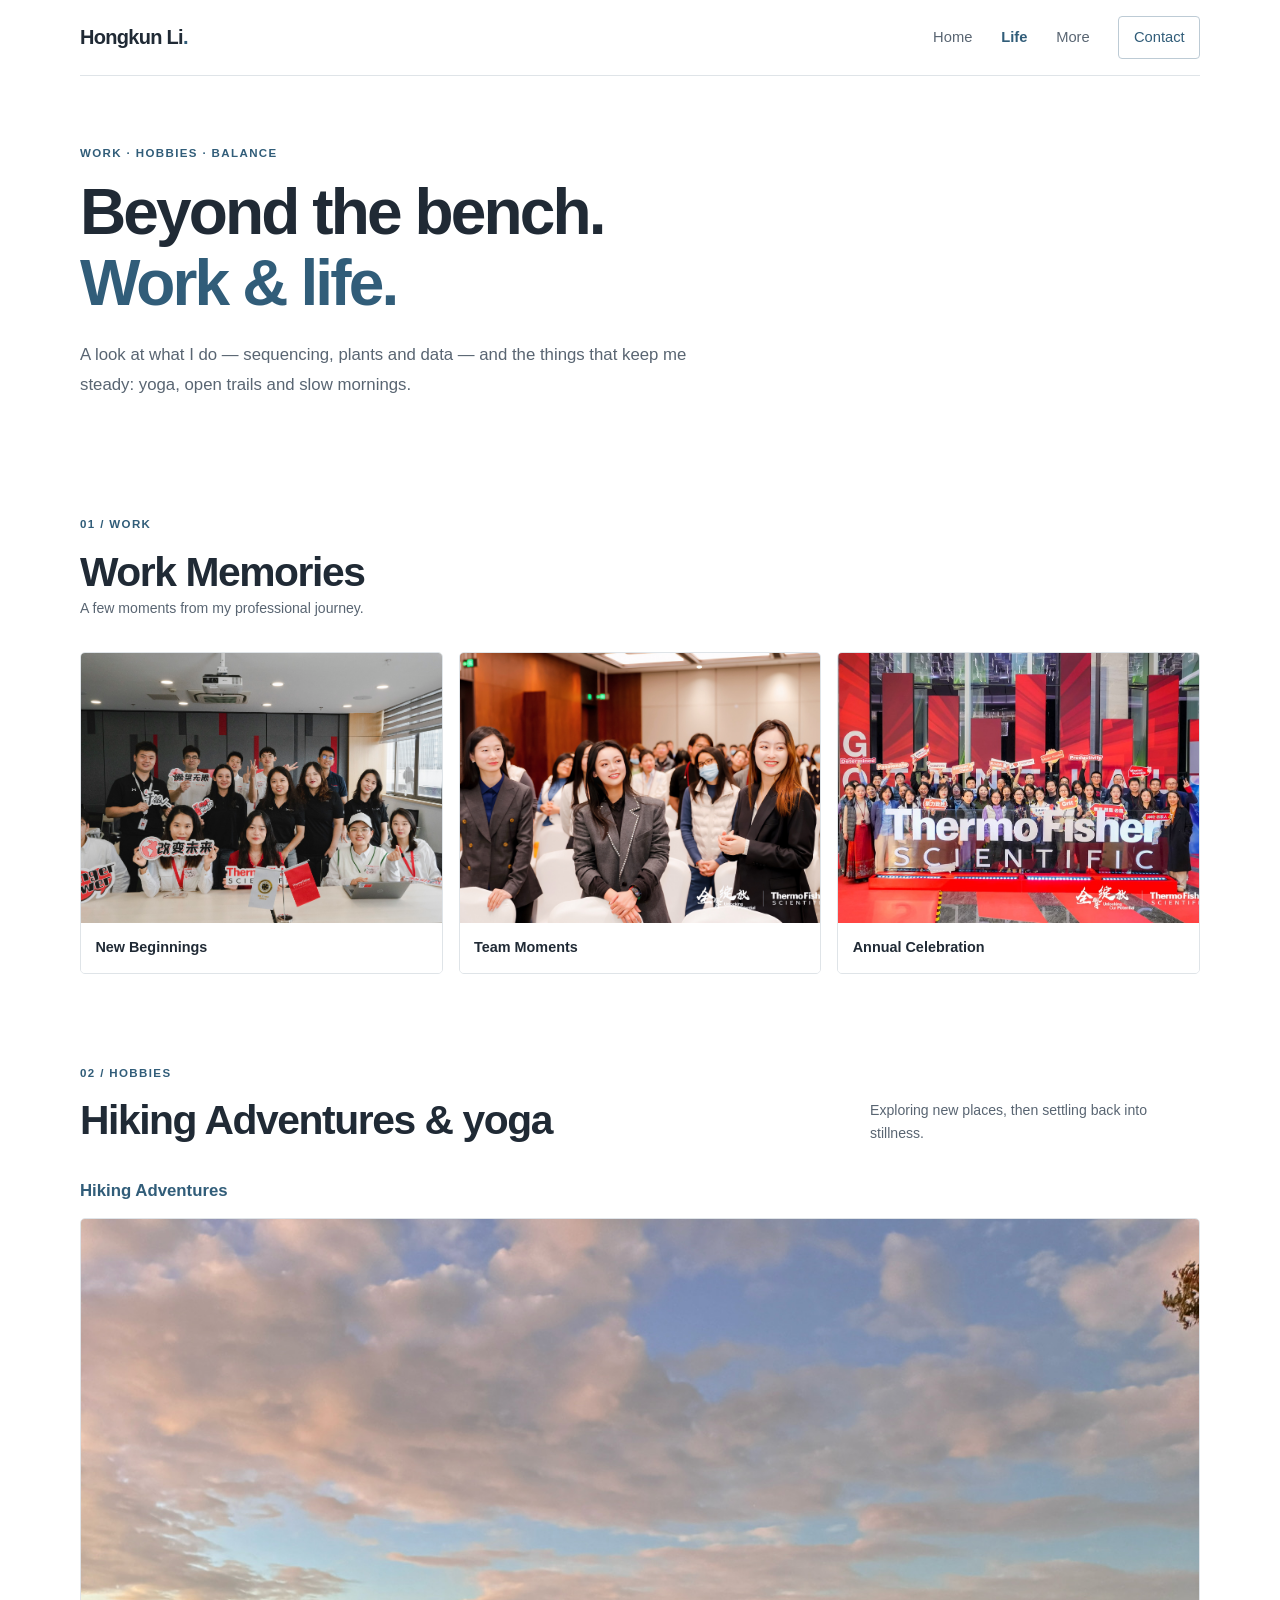
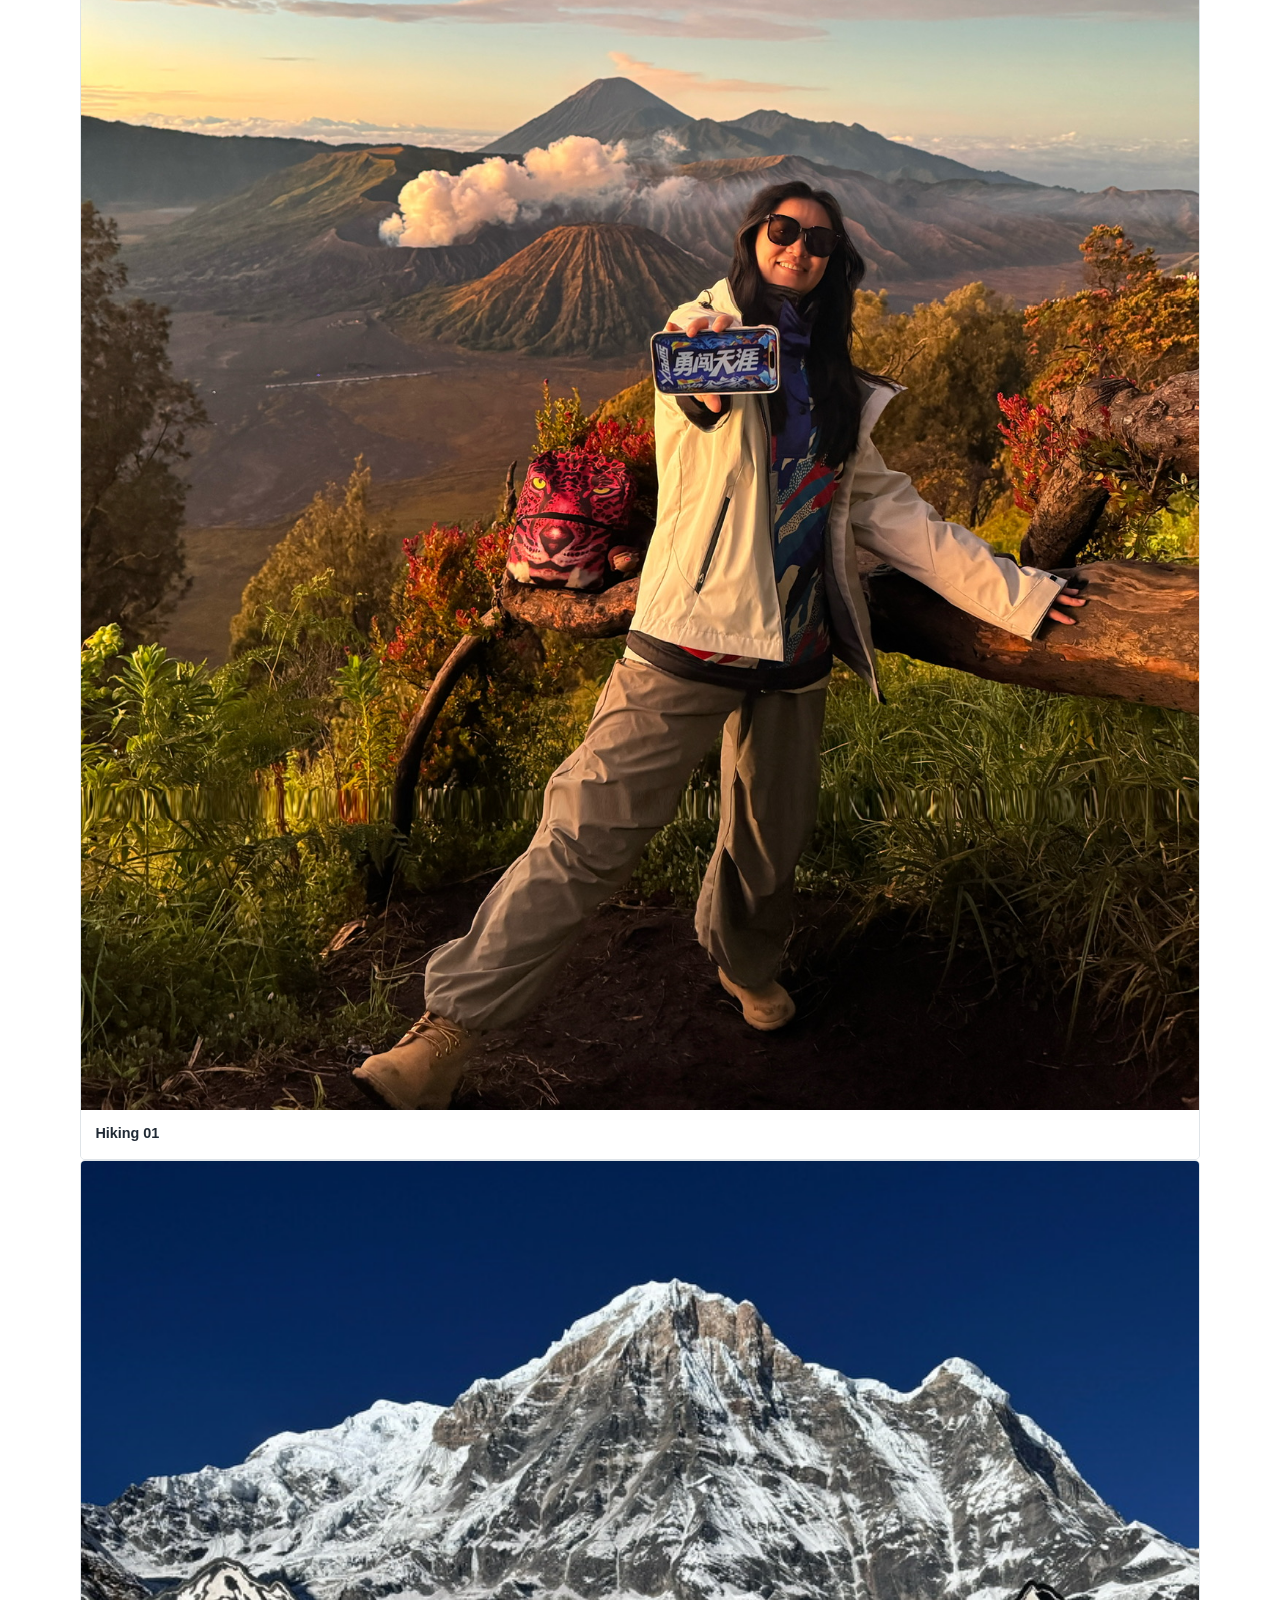
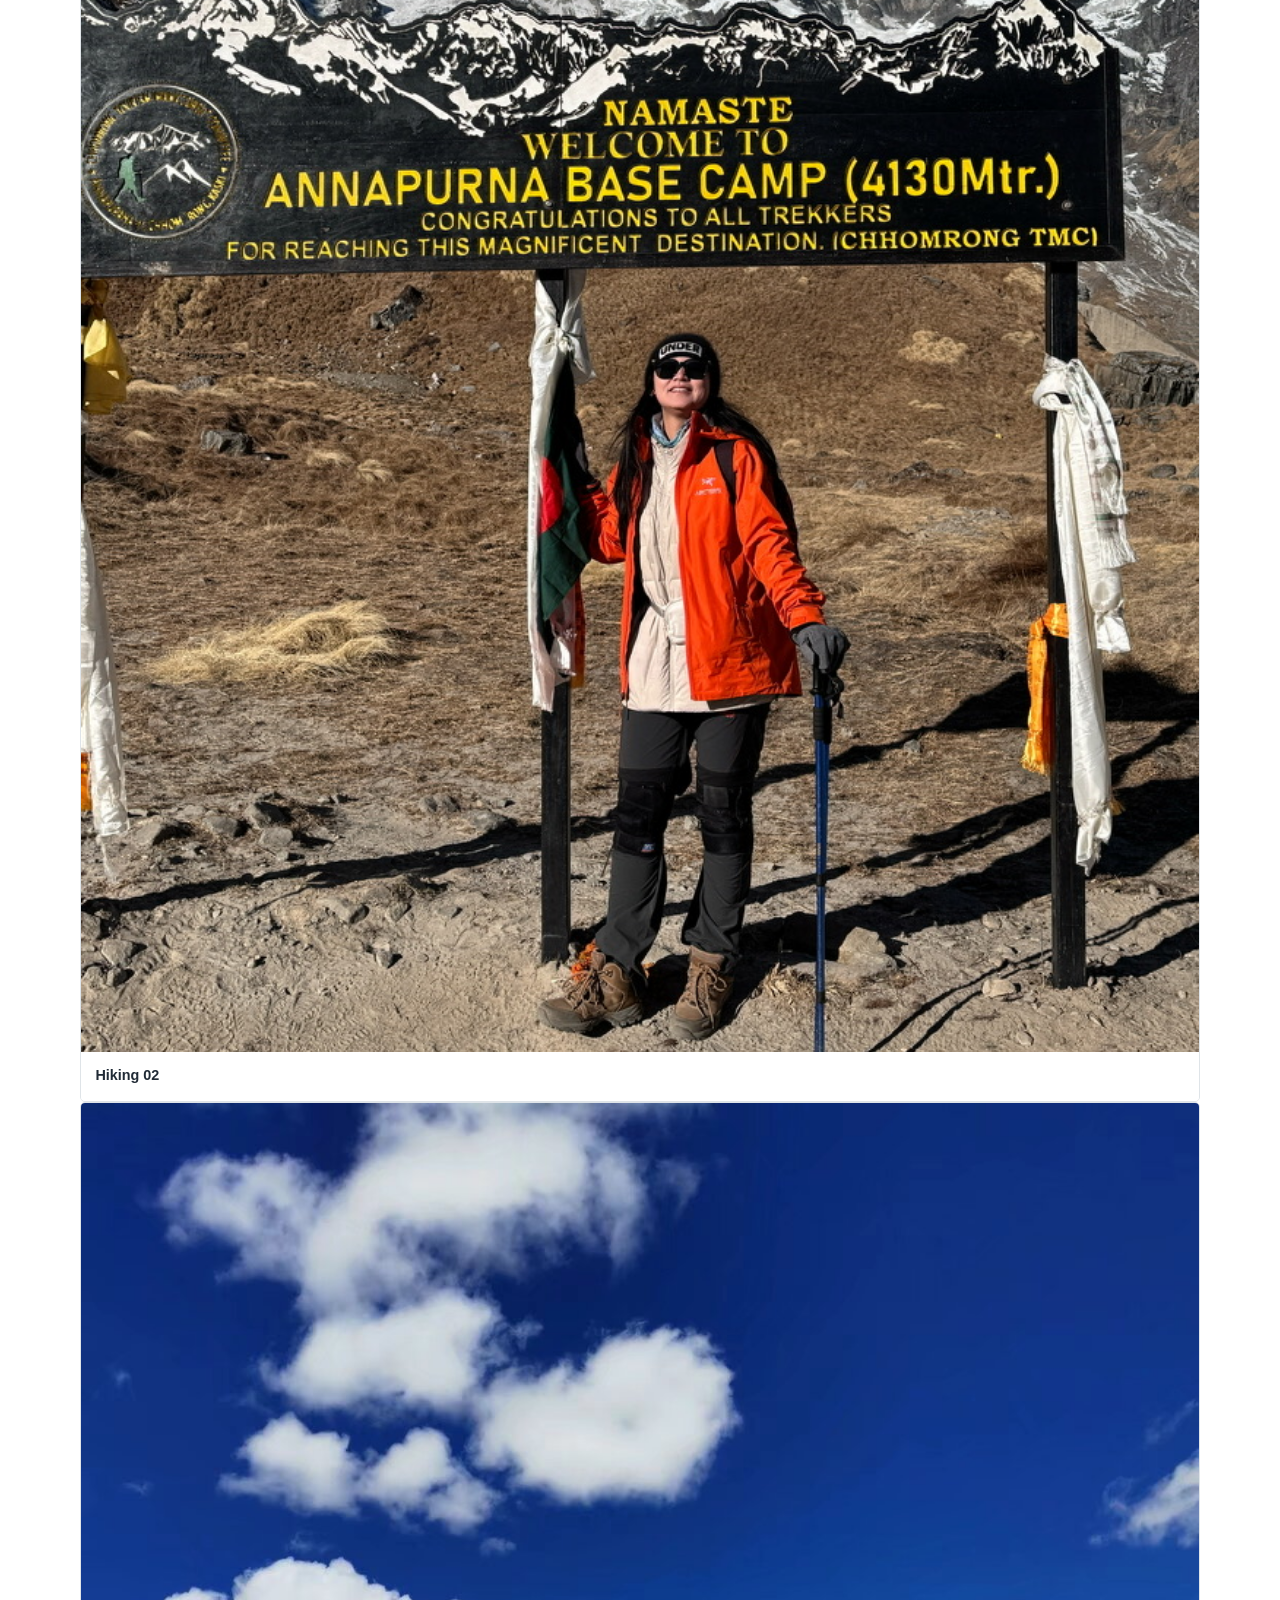
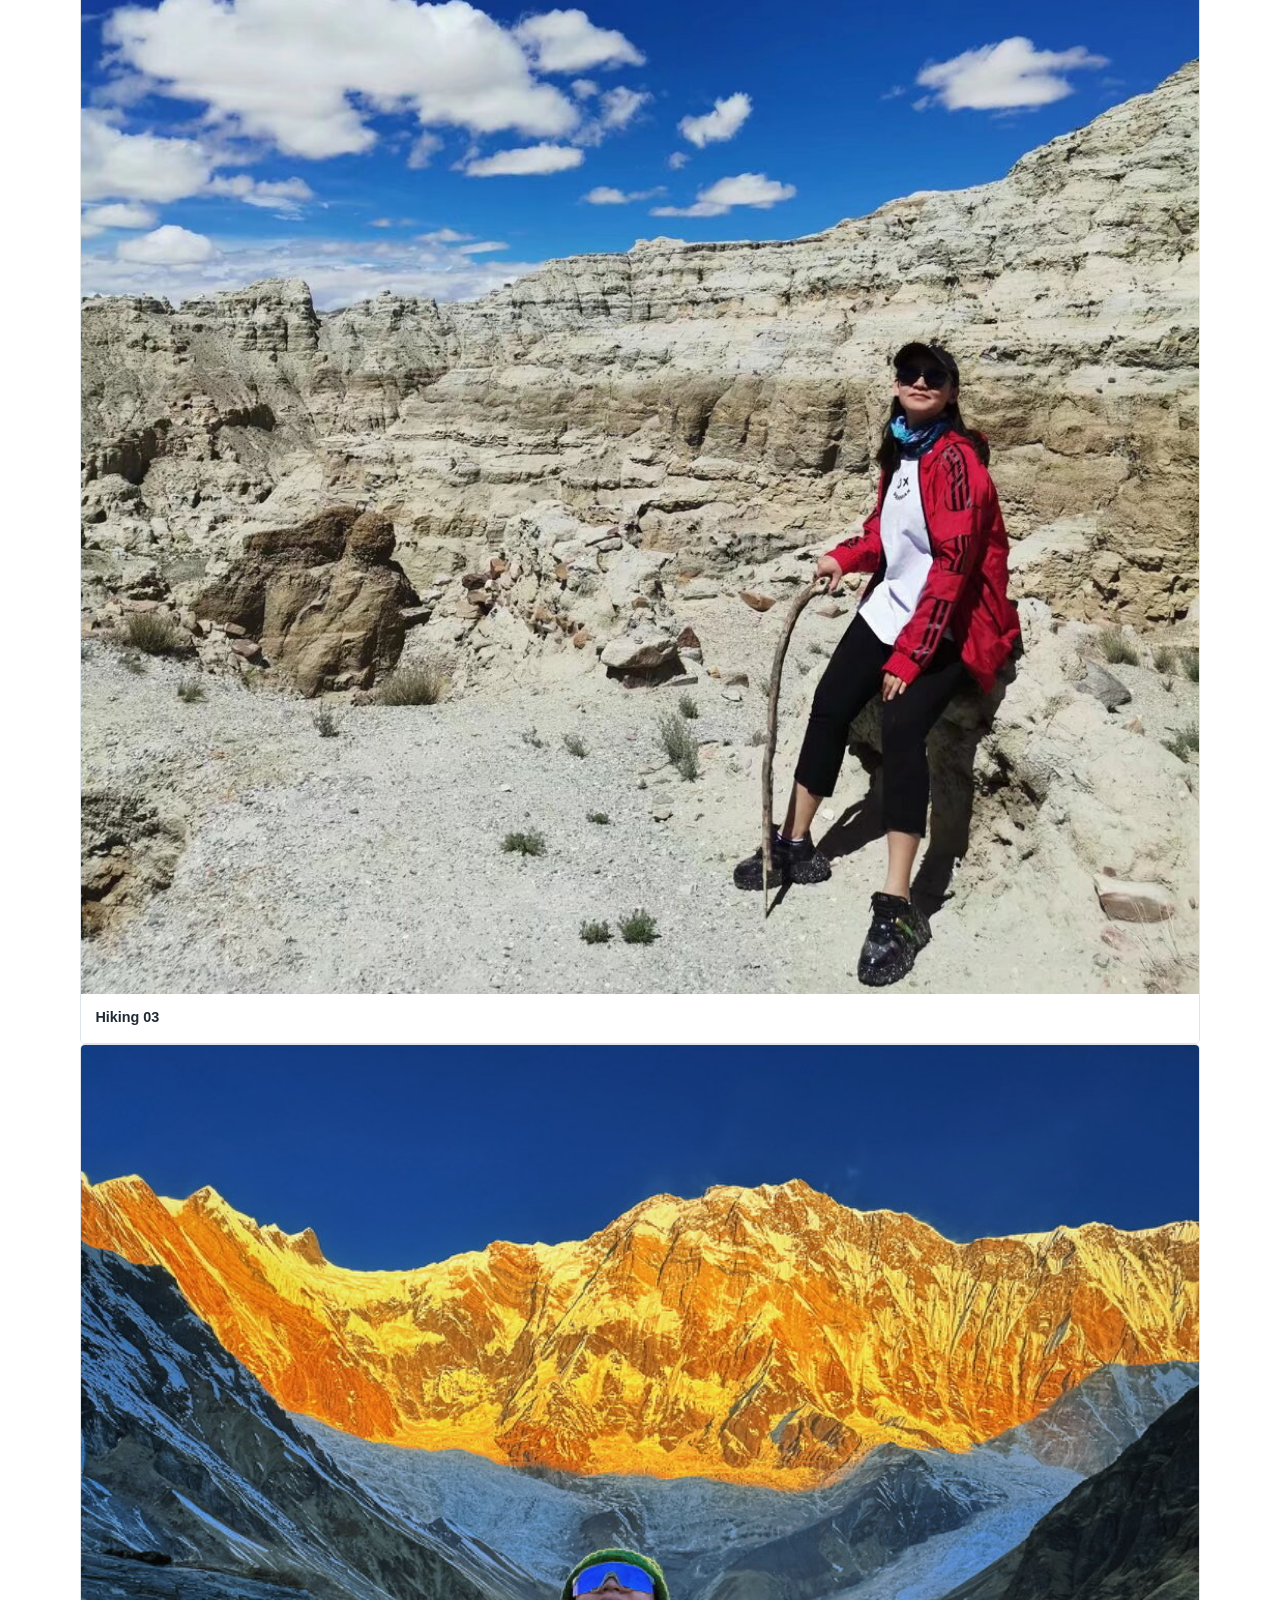
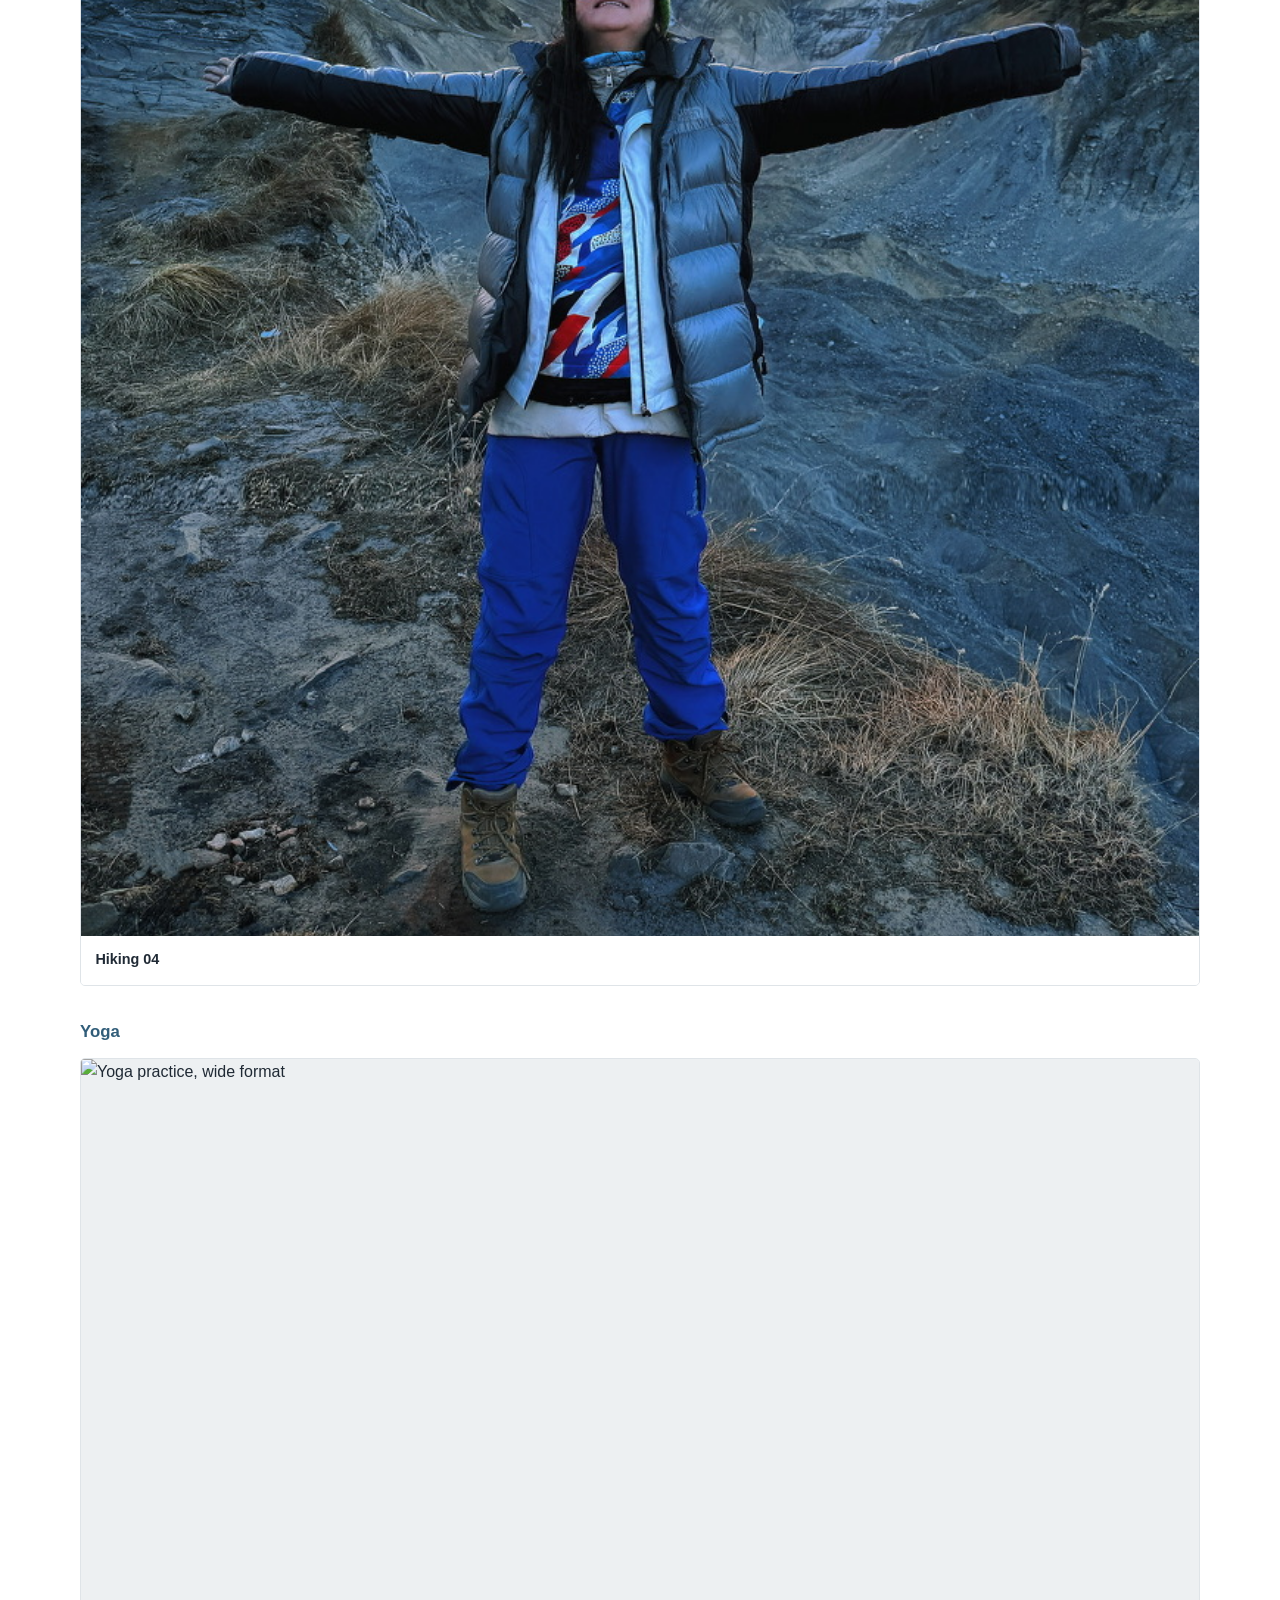
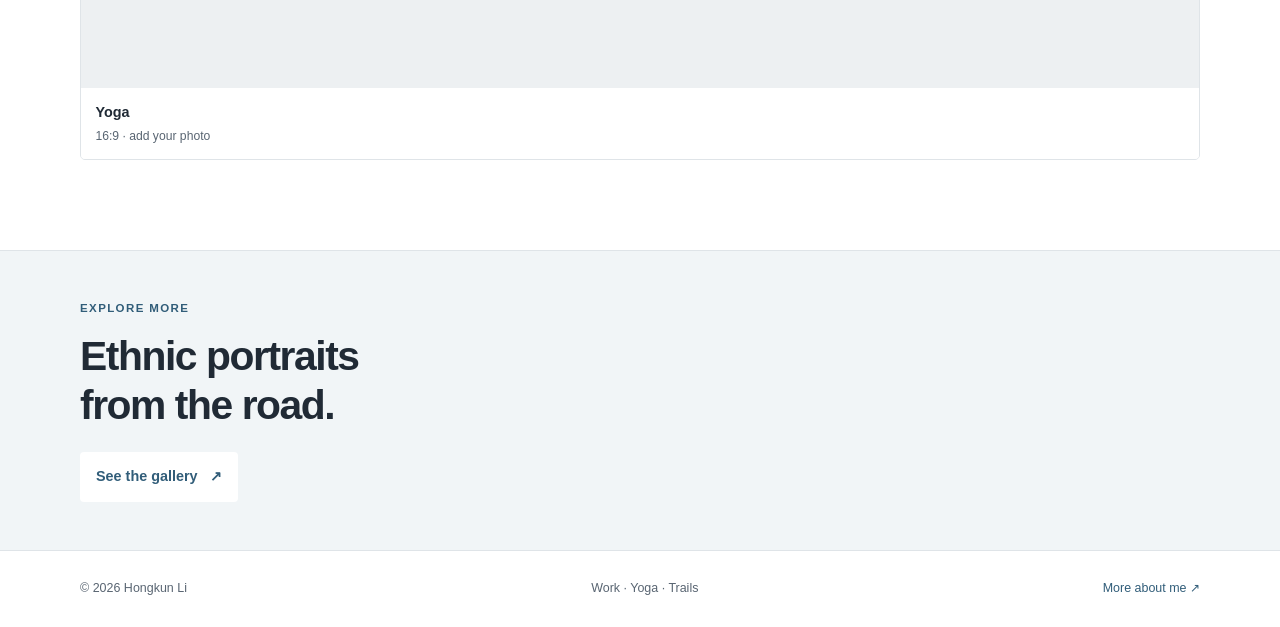
==== commit 0dcebf07: "Add files via upload" ====
--- a/life.html
+++ b/life.html
@@ -60,10 +60,10 @@
       <div class="hobby-block">
         <h3 class="hobby-title">Hiking Adventures</h3>
         <div class="travel-grid">
-          <figure class="photo-card"><img src="assets/photos/hiking-01v.jpg" alt="Hiking photograph 1" loading="lazy"><figcaption><strong>Hiking 01</strong></figcaption></figure>
-          <figure class="photo-card"><img src="assets/photos/hiking-02v.jpg" alt="Hiking photograph 2" loading="lazy"><figcaption><strong>Hiking 02</strong></figcaption></figure>
-          <figure class="photo-card"><img src="assets/photos/hiking-03v.jpg" alt="Hiking photograph 3" loading="lazy"><figcaption><strong>Hiking 03</strong></figcaption></figure>
-          <figure class="photo-card"><img src="assets/photos/hiking-04v.jpg" alt="Hiking photograph 4" loading="lazy"><figcaption><strong>Hiking 04</strong></figcaption></figure>
+          <figure class="photo-card"><img src="assets/photos/hiking-01.jpg" alt="Hiking photograph 1" loading="lazy"><figcaption><strong>Hiking 01</strong></figcaption></figure>
+          <figure class="photo-card"><img src="assets/photos/hiking-02.jpg" alt="Hiking photograph 2" loading="lazy"><figcaption><strong>Hiking 02</strong></figcaption></figure>
+          <figure class="photo-card"><img src="assets/photos/hiking-03.jpg" alt="Hiking photograph 3" loading="lazy"><figcaption><strong>Hiking 03</strong></figcaption></figure>
+          <figure class="photo-card"><img src="assets/photos/hiking-04.jpg" alt="Hiking photograph 4" loading="lazy"><figcaption><strong>Hiking 04</strong></figcaption></figure>
         </div>
       </div>
 
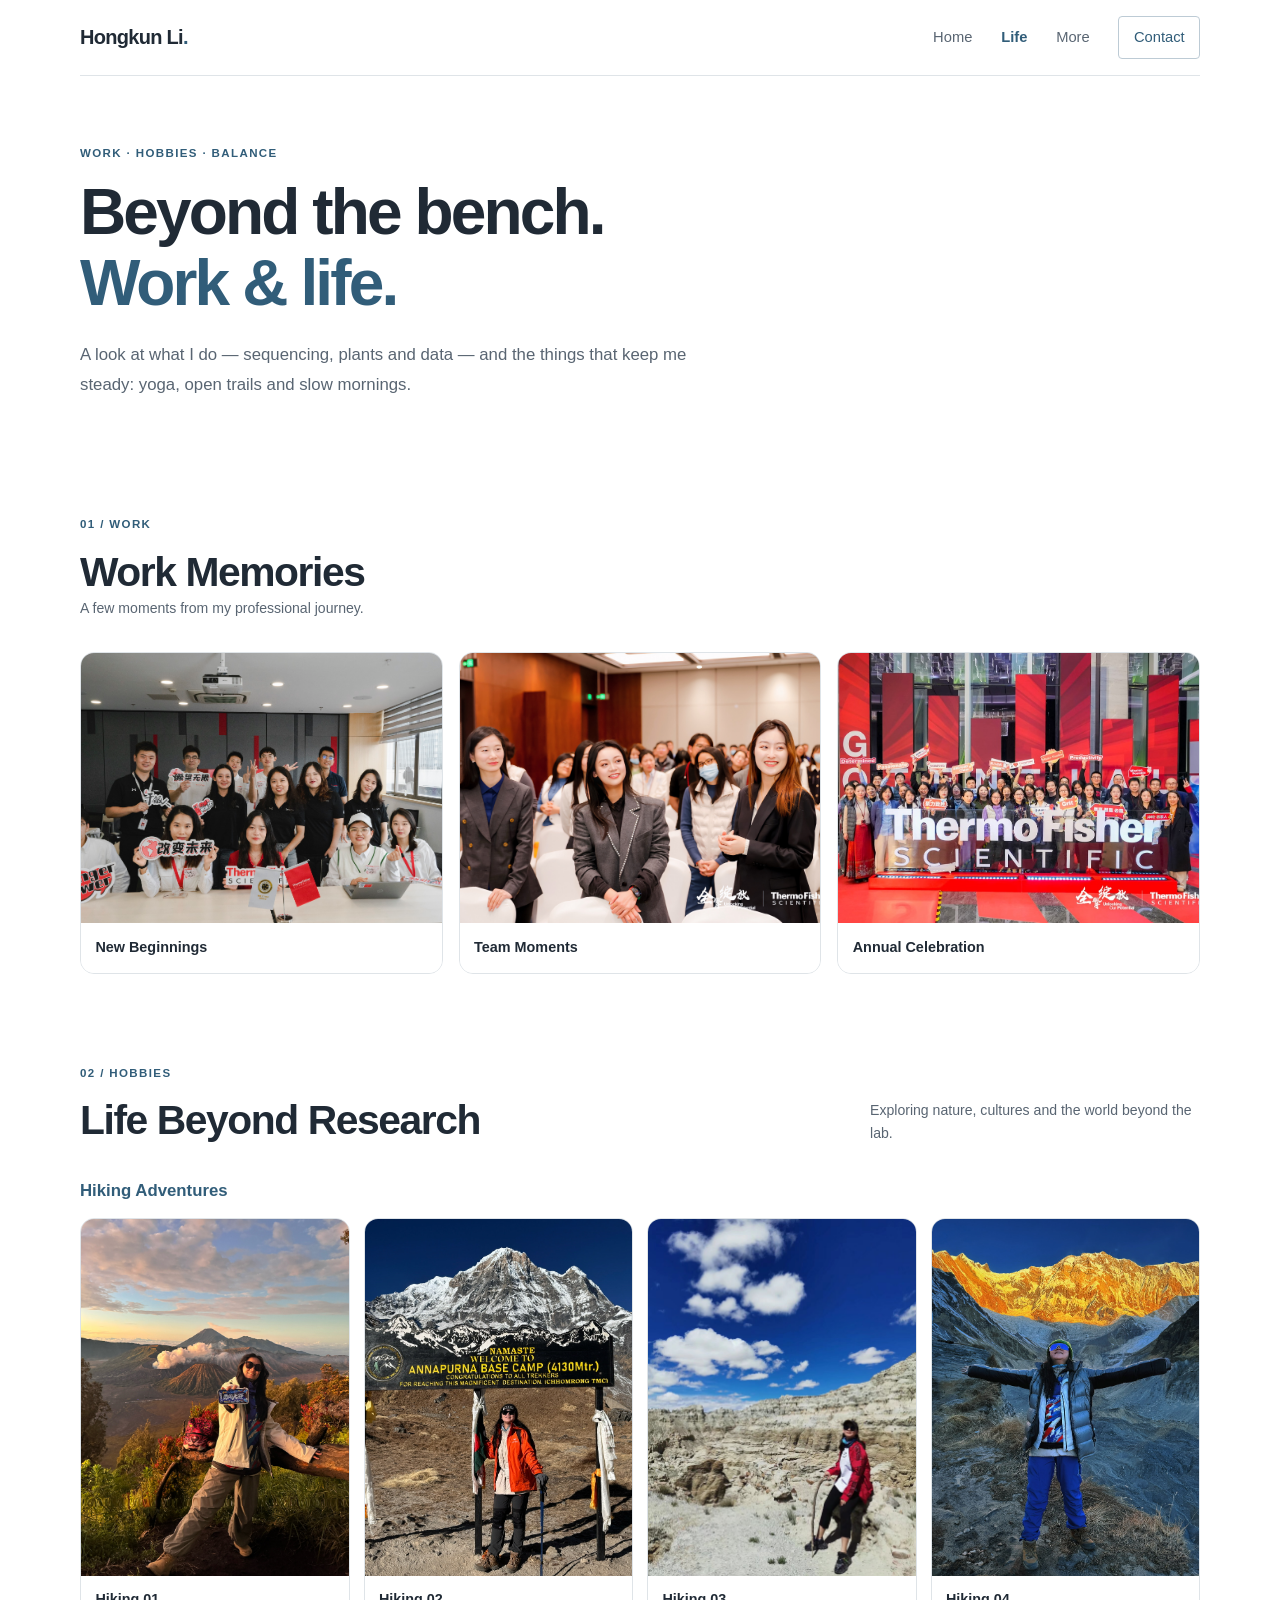
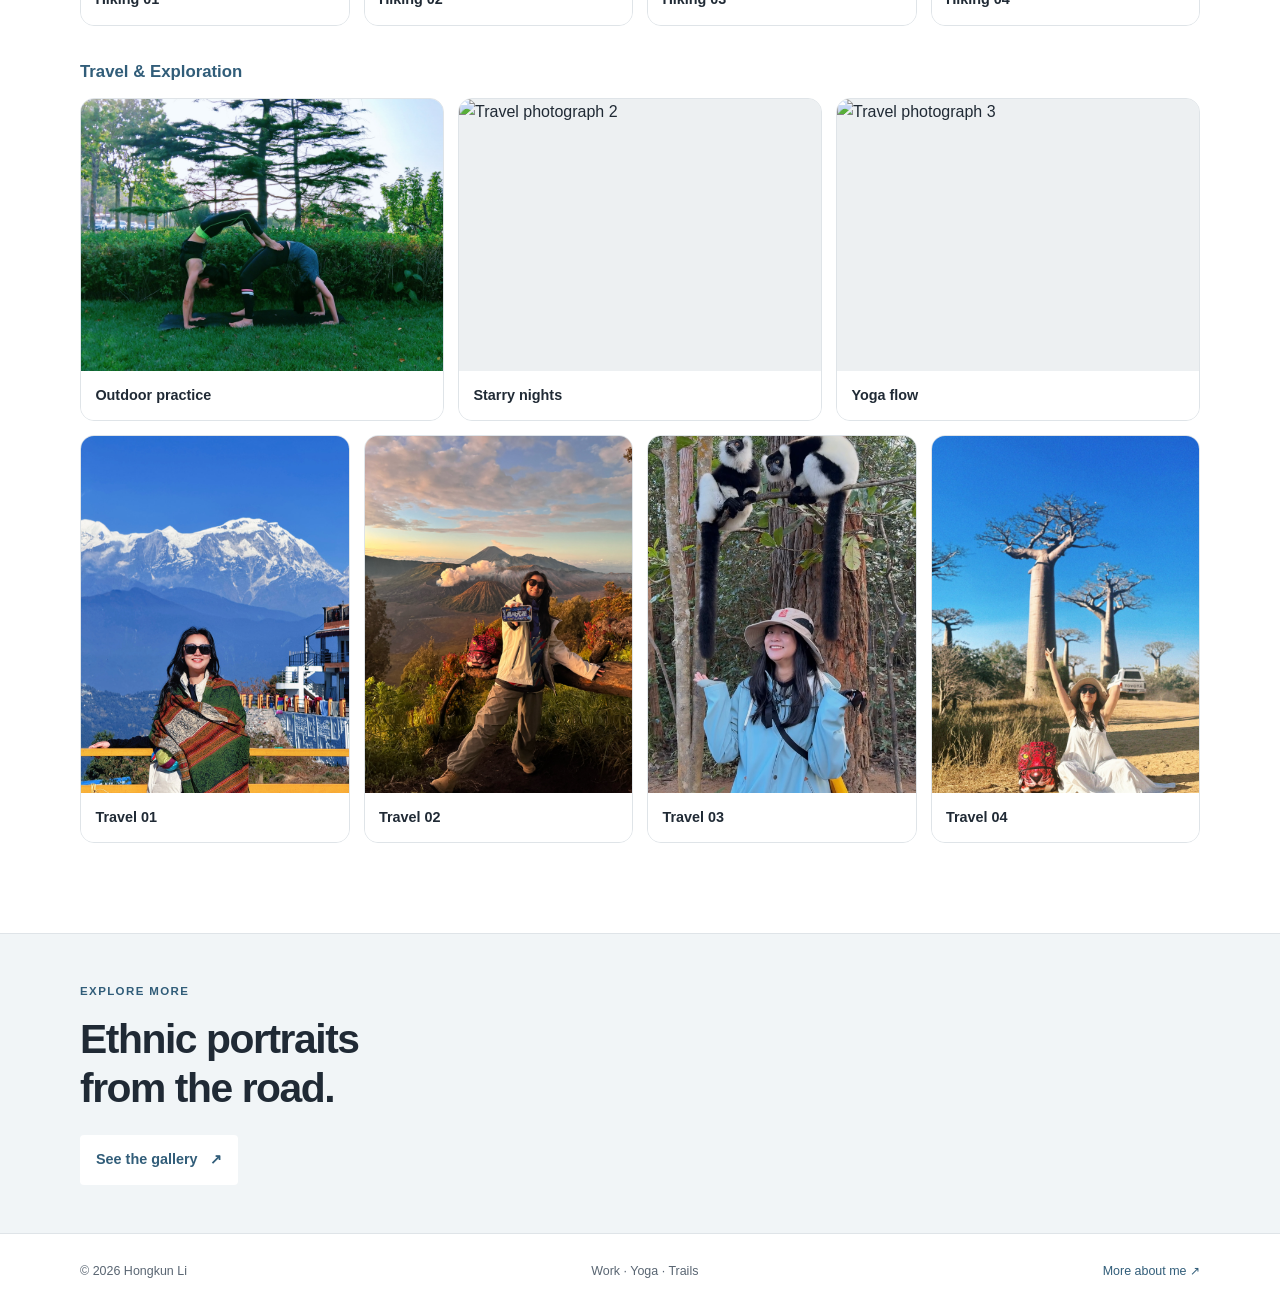
==== commit d8eb827e: "Add files via upload" ====
--- a/life.html
+++ b/life.html
@@ -53,8 +53,8 @@
 
     <section class="section-wrap content-section">
       <div class="section-heading">
-        <div><p class="eyebrow">02 / HOBBIES</p><h2>Hiking Adventures &amp; yoga</h2></div>
-        <p class="section-note">Exploring new places, then settling back into stillness.</p>
+        <div><p class="eyebrow">02 / HOBBIES</p><h2>Life Beyond Research</h2></div>
+        <p class="section-note">Exploring nature, cultures and the world beyond the lab.</p>
       </div>
 
       <div class="hobby-block">
@@ -68,11 +68,18 @@
       </div>
 
       <div class="hobby-block">
-        <h3 class="hobby-title">Yoga</h3>
-        <figure class="photo-card yoga-card">
-          <img src="assets/photos/yoga-wide.jpg" alt="Yoga practice, wide format" loading="lazy">
-          <figcaption><strong>Yoga</strong><span>16:9 · add your photo</span></figcaption>
-        </figure>
+        <h3 class="hobby-title">Travel &amp; Exploration</h3>
+        <div class="yoga-grid">
+          <figure class="photo-card"><img src="assets/photos/yoga-01.jpg" alt="Travel photograph 1" loading="lazy"><figcaption><strong>Outdoor practice</strong></figcaption></figure>
+          <figure class="photo-card"><img src="assets/photos/yoga-02.jpg" alt="Travel photograph 2" loading="lazy"><figcaption><strong>Starry nights</strong></figcaption></figure>
+          <figure class="photo-card"><img src="assets/photos/yoga-03.jpg" alt="Travel photograph 3" loading="lazy"><figcaption><strong>Yoga flow</strong></figcaption></figure>
+        </div>
+        <div class="travel-grid travel-sub">
+          <figure class="photo-card"><img src="assets/photos/travel-01.jpg" alt="Travel photograph 4" loading="lazy"><figcaption><strong>Travel 01</strong></figcaption></figure>
+          <figure class="photo-card"><img src="assets/photos/travel-02.jpg" alt="Travel photograph 5" loading="lazy"><figcaption><strong>Travel 02</strong></figcaption></figure>
+          <figure class="photo-card"><img src="assets/photos/travel-03.jpg" alt="Travel photograph 6" loading="lazy"><figcaption><strong>Travel 03</strong></figcaption></figure>
+          <figure class="photo-card"><img src="assets/photos/travel-04.jpg" alt="Travel photograph 7" loading="lazy"><figcaption><strong>Travel 04</strong></figcaption></figure>
+        </div>
       </div>
     </section>
 
--- a/style.css
+++ b/style.css
@@ -1,5 +1,5 @@
 /* Minimal, professional academic portfolio */
-:root{--paper:#fff;--soft:#f6f8fa;--ink:#202a35;--muted:#596572;--line:#dfe4e8;--accent:#315d79;--max:1120px;--sans:-apple-system,BlinkMacSystemFont,"Segoe UI",Roboto,Helvetica,Arial,sans-serif}*{box-sizing:border-box}html{scroll-behavior:smooth}body{margin:0;background:var(--paper);color:var(--ink);font-family:var(--sans);line-height:1.65}a{color:inherit;text-decoration:none}img{display:block;max-width:100%}.section-wrap{width:min(var(--max),calc(100% - 48px));margin-inline:auto}.skip-link{position:absolute;left:-9999px;top:1rem;background:var(--ink);color:white;padding:.7rem 1rem;z-index:99}.skip-link:focus{left:1rem}.site-header{width:min(var(--max),calc(100% - 48px));min-height:76px;margin:auto;display:flex;align-items:center;justify-content:space-between;border-bottom:1px solid var(--line)}.wordmark{font-size:1.25rem;font-weight:700;letter-spacing:-.035em}.wordmark span{color:var(--accent)}.site-nav{display:flex;align-items:center;gap:1.8rem;font-size:.92rem}.site-nav a{color:var(--muted)}.site-nav a:hover,.site-nav a.active{color:var(--accent)}.site-nav a.active{font-weight:650}.site-nav .nav-cta{border:1px solid #bdcbd5;padding:.55rem .9rem;border-radius:4px;color:var(--accent)}.menu-toggle{display:none;font:inherit;border:1px solid var(--line);background:white;border-radius:4px;padding:.45rem .7rem}.eyebrow{color:var(--accent);font-size:.72rem;font-weight:700;letter-spacing:.12em;margin:0 0 .85rem}h1,h2,h3,p{margin-top:0}h1{font-size:clamp(2.45rem,5vw,4rem);line-height:1.12;font-weight:700;letter-spacing:-.045em;margin-bottom:1.25rem}h1 em,h2 em{color:var(--accent);font-style:normal}.lead{max-width:660px;color:var(--muted);font-size:1.05rem;line-height:1.8}.hero{display:grid;grid-template-columns:1.15fr .85fr;gap:4rem;align-items:center;padding:72px 0 76px}.hero-actions{display:flex;align-items:center;flex-wrap:wrap;gap:1.25rem;margin-top:1.8rem}.button{display:inline-flex;align-items:center;justify-content:center;gap:.8rem;padding:.8rem 1rem;border-radius:4px;font-size:.9rem;font-weight:650}.button-dark{background:var(--accent);color:white}.button-light{background:white;color:var(--accent)}.text-link{color:var(--accent);border-bottom:1px solid #b8cbd8;padding-bottom:.25rem;font-size:.9rem}.quick-facts{display:flex;gap:1.7rem;flex-wrap:wrap;margin-top:2.4rem;padding-top:1.25rem;border-top:1px solid var(--line)}.quick-facts div{display:grid;gap:.1rem}.quick-facts strong{font-size:.93rem}.quick-facts span{color:var(--muted);font-size:.78rem}.hero-art{min-height:300px;position:relative;overflow:hidden;background:var(--soft);border:1px solid var(--line);border-radius:8px;display:grid;place-items:center}.hero-art:before{content:"HK";display:grid;place-items:center;width:180px;height:180px;border-radius:50%;border:1px solid #cbd6dd;color:var(--accent);background:white;font-size:4rem;font-weight:650;letter-spacing:-.08em}.art-sun,.art-orbit,.leaf{display:none}.art-caption{position:absolute;bottom:20px;left:20px;right:20px;color:var(--muted);font-size:.86rem;text-align:center}.intro-strip{border-block:1px solid var(--line);padding:2rem 0;display:grid;grid-template-columns:.35fr 1fr;gap:2rem}.intro-statement{font-size:clamp(1.2rem,2.2vw,1.65rem);line-height:1.55;margin:0;font-weight:500}.content-section{padding-top:68px;padding-bottom:22px}.section-heading{display:flex;justify-content:space-between;align-items:end;gap:2rem;margin-bottom:2rem}.section-heading h2,.cta-inner h2{font-size:clamp(1.8rem,3.5vw,2.55rem);line-height:1.2;font-weight:700;letter-spacing:-.035em;margin:0}.section-note{max-width:330px;margin:0;color:var(--muted);font-size:.88rem}.timeline{border-top:1px solid var(--line)}.timeline-item{display:grid;grid-template-columns:175px 1fr;gap:2rem;padding:1.5rem 0;border-bottom:1px solid var(--line)}.timeline-date{color:var(--accent);font-size:.82rem;font-weight:700}.timeline-body h3{margin-bottom:.2rem;font-size:1.05rem}.muted{color:var(--muted);font-size:.88rem}.tag-row{display:flex;gap:.4rem;flex-wrap:wrap;margin-top:.8rem}.tag-row span{background:var(--soft);border:1px solid var(--line);padding:.2rem .5rem;font-size:.72rem;border-radius:3px}.skills-grid{display:grid;grid-template-columns:repeat(4,1fr);gap:.9rem}.skill-card{border:1px solid var(--line);padding:1.2rem;min-height:180px;border-radius:5px}.skill-number{color:var(--accent);font-size:.75rem;font-weight:700}.skill-card h3{font-size:.98rem;margin:1rem 0 .5rem}.skill-card p{color:var(--muted);font-size:.85rem}.publication-list{list-style:none;padding:0;border-top:1px solid var(--line)}.publication-list li{display:grid;grid-template-columns:75px 1fr;gap:1.25rem;padding:1.2rem 0;border-bottom:1px solid var(--line)}.pub-year{color:var(--accent);font-weight:700;font-size:.84rem}.pub-title{margin-bottom:.25rem;font-weight:600}.small-note{font-size:.78rem;color:var(--muted);margin-top:1rem}.closing-cta{background:#f1f5f7;border-block:1px solid var(--line);margin-top:68px}.cta-inner{padding:3rem 0}.cta-inner h2{margin-bottom:1.4rem}.site-footer{min-height:76px;display:flex;justify-content:space-between;align-items:center;gap:1rem;color:var(--muted);font-size:.78rem}.site-footer a{color:var(--accent)}.more-hero{padding:68px 0 30px}.portrait-grid{display:grid;grid-template-columns:repeat(3,minmax(0,1fr));gap:1rem;align-items:start}.photo-card{margin:0;background:var(--soft);border:1px solid var(--line);overflow:hidden;border-radius:5px}.photo-card img{width:100%;aspect-ratio:3/4;object-fit:cover;background:#edf0f2}.photo-card figcaption{padding:.8rem .9rem;background:white;display:grid;gap:.1rem}.photo-card figcaption strong{font-size:.9rem}.photo-card figcaption span{color:var(--muted);font-size:.76rem}.interests-panel{display:grid;grid-template-columns:repeat(4,1fr);border:1px solid var(--line);border-radius:5px}.interests-panel>div{padding:1.2rem;border-right:1px solid var(--line)}.interests-panel>div:last-child{border:0}.interest-index{color:var(--accent);font-size:.75rem;font-weight:700}.interests-panel h3{font-size:.98rem;margin:.65rem 0 .3rem}.interests-panel p{font-size:.83rem;color:var(--muted);margin:0}@media(max-width:800px){.hero{grid-template-columns:1fr;gap:2rem;padding-top:50px}.intro-strip{grid-template-columns:1fr;gap:.7rem}.section-heading{align-items:start;flex-direction:column;gap:.7rem}.skills-grid,.interests-panel{grid-template-columns:repeat(2,1fr)}.interests-panel>div:nth-child(2){border-right:0}.timeline-item{grid-template-columns:130px 1fr;gap:1rem}.portrait-grid{grid-template-columns:repeat(2,minmax(0,1fr))}}@media(max-width:560px){.section-wrap,.site-header{width:calc(100% - 32px)}.site-header{min-height:68px;position:relative}.menu-toggle{display:block}.site-nav{display:none;position:absolute;z-index:10;top:67px;left:0;right:0;background:white;border:1px solid var(--line);padding:1rem;flex-direction:column;align-items:stretch;gap:.6rem}.site-nav.open{display:flex}.site-nav a{padding:.45rem}h1{font-size:clamp(2.3rem,10vw,3.2rem)}.hero{padding:40px 0}.content-section{padding-top:48px}.timeline-item{grid-template-columns:1fr;gap:.25rem}.skills-grid,.interests-panel{grid-template-columns:1fr}.interests-panel>div{border-right:0;border-bottom:1px solid var(--line)}.interests-panel>div:last-child{border-bottom:0}.publication-list li{grid-template-columns:50px 1fr;gap:.7rem}.portrait-grid{grid-template-columns:repeat(2,minmax(0,1fr));gap:.65rem}.photo-card figcaption{padding:.6rem}.photo-card figcaption strong{font-size:.82rem}.photo-card figcaption span{font-size:.7rem}.site-footer{align-items:flex-start;flex-direction:column;padding:1.2rem 0;gap:.3rem}}
+:root{--paper:#fff;--soft:#f6f8fa;--ink:#202a35;--muted:#596572;--line:#dfe4e8;--accent:#315d79;--max:1120px;--sans:-apple-system,BlinkMacSystemFont,"Segoe UI",Roboto,Helvetica,Arial,sans-serif}*{box-sizing:border-box}html{scroll-behavior:smooth}body{margin:0;background:var(--paper);color:var(--ink);font-family:var(--sans);line-height:1.65}a{color:inherit;text-decoration:none}img{display:block;max-width:100%}.section-wrap{width:min(var(--max),calc(100% - 48px));margin-inline:auto}.skip-link{position:absolute;left:-9999px;top:1rem;background:var(--ink);color:white;padding:.7rem 1rem;z-index:99}.skip-link:focus{left:1rem}.site-header{width:min(var(--max),calc(100% - 48px));min-height:76px;margin:auto;display:flex;align-items:center;justify-content:space-between;border-bottom:1px solid var(--line)}.wordmark{font-size:1.25rem;font-weight:700;letter-spacing:-.035em}.wordmark span{color:var(--accent)}.site-nav{display:flex;align-items:center;gap:1.8rem;font-size:.92rem}.site-nav a{color:var(--muted)}.site-nav a:hover,.site-nav a.active{color:var(--accent)}.site-nav a.active{font-weight:650}.site-nav .nav-cta{border:1px solid #bdcbd5;padding:.55rem .9rem;border-radius:4px;color:var(--accent)}.menu-toggle{display:none;font:inherit;border:1px solid var(--line);background:white;border-radius:4px;padding:.45rem .7rem}.eyebrow{color:var(--accent);font-size:.72rem;font-weight:700;letter-spacing:.12em;margin:0 0 .85rem}h1,h2,h3,p{margin-top:0}h1{font-size:clamp(2.45rem,5vw,4rem);line-height:1.12;font-weight:700;letter-spacing:-.045em;margin-bottom:1.25rem}h1 em,h2 em{color:var(--accent);font-style:normal}.lead{max-width:660px;color:var(--muted);font-size:1.05rem;line-height:1.8}.hero{display:grid;grid-template-columns:1.15fr .85fr;gap:4rem;align-items:center;padding:72px 0 76px}.hero-actions{display:flex;align-items:center;flex-wrap:wrap;gap:1.25rem;margin-top:1.8rem}.button{display:inline-flex;align-items:center;justify-content:center;gap:.8rem;padding:.8rem 1rem;border-radius:4px;font-size:.9rem;font-weight:650}.button-dark{background:var(--accent);color:white}.button-light{background:white;color:var(--accent)}.text-link{color:var(--accent);border-bottom:1px solid #b8cbd8;padding-bottom:.25rem;font-size:.9rem}.quick-facts{display:flex;gap:1.7rem;flex-wrap:wrap;margin-top:2.4rem;padding-top:1.25rem;border-top:1px solid var(--line)}.quick-facts div{display:grid;gap:.1rem}.quick-facts strong{font-size:.93rem}.quick-facts span{color:var(--muted);font-size:.78rem}.hero-art{min-height:300px;position:relative;overflow:hidden;background:var(--soft);border:1px solid var(--line);border-radius:8px;display:grid;place-items:center}.hero-art:before{content:"HK";display:grid;place-items:center;width:180px;height:180px;border-radius:50%;border:1px solid #cbd6dd;color:var(--accent);background:white;font-size:4rem;font-weight:650;letter-spacing:-.08em}.art-sun,.art-orbit,.leaf{display:none}.art-caption{position:absolute;bottom:20px;left:20px;right:20px;color:var(--muted);font-size:.86rem;text-align:center}.intro-strip{border-block:1px solid var(--line);padding:2rem 0;display:grid;grid-template-columns:.35fr 1fr;gap:2rem}.intro-statement{font-size:clamp(1.2rem,2.2vw,1.65rem);line-height:1.55;margin:0;font-weight:500}.content-section{padding-top:68px;padding-bottom:22px}.section-heading{display:flex;justify-content:space-between;align-items:end;gap:2rem;margin-bottom:2rem}.section-heading h2,.cta-inner h2{font-size:clamp(1.8rem,3.5vw,2.55rem);line-height:1.2;font-weight:700;letter-spacing:-.035em;margin:0}.section-note{max-width:330px;margin:0;color:var(--muted);font-size:.88rem}.timeline{border-top:1px solid var(--line)}.timeline-item{display:grid;grid-template-columns:175px 1fr;gap:2rem;padding:1.5rem 0;border-bottom:1px solid var(--line)}.timeline-date{color:var(--accent);font-size:.82rem;font-weight:700}.timeline-body h3{margin-bottom:.2rem;font-size:1.05rem}.role-points{margin:.7rem 0 0;padding-left:1.1rem;display:grid;gap:.55rem}.role-points li{margin:0;line-height:1.6;color:var(--ink);font-size:.92rem}.muted{color:var(--muted);font-size:.88rem}.inline-link{color:var(--accent);text-decoration:none;border-bottom:1px solid #b8cbd8}.tag-row{display:flex;gap:.4rem;flex-wrap:wrap;margin-top:.8rem}.tag-row span{background:var(--soft);border:1px solid var(--line);padding:.2rem .5rem;font-size:.72rem;border-radius:3px}.skills-grid{display:grid;grid-template-columns:repeat(4,1fr);gap:.9rem}.skill-card{border:1px solid var(--line);padding:1.2rem;min-height:180px;border-radius:5px}.skill-number{color:var(--accent);font-size:.75rem;font-weight:700}.skill-card h3{font-size:.98rem;margin:1rem 0 .5rem}.skill-card p{color:var(--muted);font-size:.85rem}.publication-list{list-style:none;padding:0;border-top:1px solid var(--line)}.publication-list li{display:grid;grid-template-columns:75px 1fr;gap:1.25rem;padding:1.2rem 0;border-bottom:1px solid var(--line)}.pub-year{color:var(--accent);font-weight:700;font-size:.84rem}.pub-title{margin-bottom:.25rem;font-weight:600}.small-note{font-size:.78rem;color:var(--muted);margin-top:1rem}.closing-cta{background:#f1f5f7;border-block:1px solid var(--line);margin-top:68px}.cta-inner{padding:3rem 0}.cta-inner h2{margin-bottom:1.4rem}.site-footer{min-height:76px;display:flex;justify-content:space-between;align-items:center;gap:1rem;color:var(--muted);font-size:.78rem}.site-footer a{color:var(--accent)}.more-hero{padding:68px 0 30px}.portrait-grid{display:grid;grid-template-columns:repeat(3,minmax(0,1fr));gap:1rem;align-items:start}.photo-card{margin:0;background:var(--soft);border:1px solid var(--line);overflow:hidden;border-radius:14px}.photo-card img{width:100%;aspect-ratio:3/4;object-fit:cover;background:#edf0f2}.photo-card figcaption{padding:.8rem .9rem;background:white;display:grid;gap:.1rem}.photo-card figcaption strong{font-size:.9rem}.photo-card figcaption span{color:var(--muted);font-size:.76rem}.interests-panel{display:grid;grid-template-columns:repeat(4,1fr);border:1px solid var(--line);border-radius:5px}.interests-panel>div{padding:1.2rem;border-right:1px solid var(--line)}.interests-panel>div:last-child{border:0}.interest-index{color:var(--accent);font-size:.75rem;font-weight:700}.interests-panel h3{font-size:.98rem;margin:.65rem 0 .3rem}.interests-panel p{font-size:.83rem;color:var(--muted);margin:0}@media(max-width:800px){.hero{grid-template-columns:1fr;gap:2rem;padding-top:50px}.intro-strip{grid-template-columns:1fr;gap:.7rem}.section-heading{align-items:start;flex-direction:column;gap:.7rem}.skills-grid,.interests-panel{grid-template-columns:repeat(2,1fr)}.interests-panel>div:nth-child(2){border-right:0}.timeline-item{grid-template-columns:130px 1fr;gap:1rem}.portrait-grid{grid-template-columns:repeat(2,minmax(0,1fr))}}@media(max-width:560px){.section-wrap,.site-header{width:calc(100% - 32px)}.site-header{min-height:68px;position:relative}.menu-toggle{display:block}.site-nav{display:none;position:absolute;z-index:10;top:67px;left:0;right:0;background:white;border:1px solid var(--line);padding:1rem;flex-direction:column;align-items:stretch;gap:.6rem}.site-nav.open{display:flex}.site-nav a{padding:.45rem}h1{font-size:clamp(2.3rem,10vw,3.2rem)}.hero{padding:40px 0}.content-section{padding-top:48px}.timeline-item{grid-template-columns:1fr;gap:.25rem}.skills-grid,.interests-panel{grid-template-columns:1fr}.interests-panel>div{border-right:0;border-bottom:1px solid var(--line)}.interests-panel>div:last-child{border-bottom:0}.publication-list li{grid-template-columns:50px 1fr;gap:.7rem}.portrait-grid{grid-template-columns:repeat(2,minmax(0,1fr));gap:.65rem}.photo-card figcaption{padding:.6rem}.photo-card figcaption strong{font-size:.82rem}.photo-card figcaption span{font-size:.7rem}.site-footer{align-items:flex-start;flex-direction:column;padding:1.2rem 0;gap:.3rem}}
 .profile-photo {
   display: block;
   width: 100%;
@@ -29,3 +29,24 @@
 @media(max-width:560px){
   .hiking-verticals,.ethnic-grid{grid-template-columns:1fr;gap:.65rem}
 }
+
+/* ===== Travel grid — uniform, no stretching ===== */
+.travel-grid{display:grid;grid-template-columns:repeat(4,minmax(0,1fr));gap:14px;align-items:start}
+.travel-grid .photo-card img{aspect-ratio:3/4}
+@media(max-width:800px){
+  .travel-grid{grid-template-columns:repeat(2,minmax(0,1fr));gap:12px}
+}
+@media(max-width:560px){
+  .travel-grid{grid-template-columns:1fr}
+}
+
+/* ===== Yoga grid — 3 landscape photos ===== */
+.yoga-grid{display:grid;grid-template-columns:repeat(3,minmax(0,1fr));gap:14px;align-items:start}
+.yoga-grid .photo-card img{aspect-ratio:4/3}
+.travel-sub{margin-top:14px}
+@media(max-width:800px){
+  .yoga-grid{grid-template-columns:repeat(2,minmax(0,1fr));gap:12px}
+}
+@media(max-width:560px){
+  .yoga-grid{grid-template-columns:1fr}
+}
